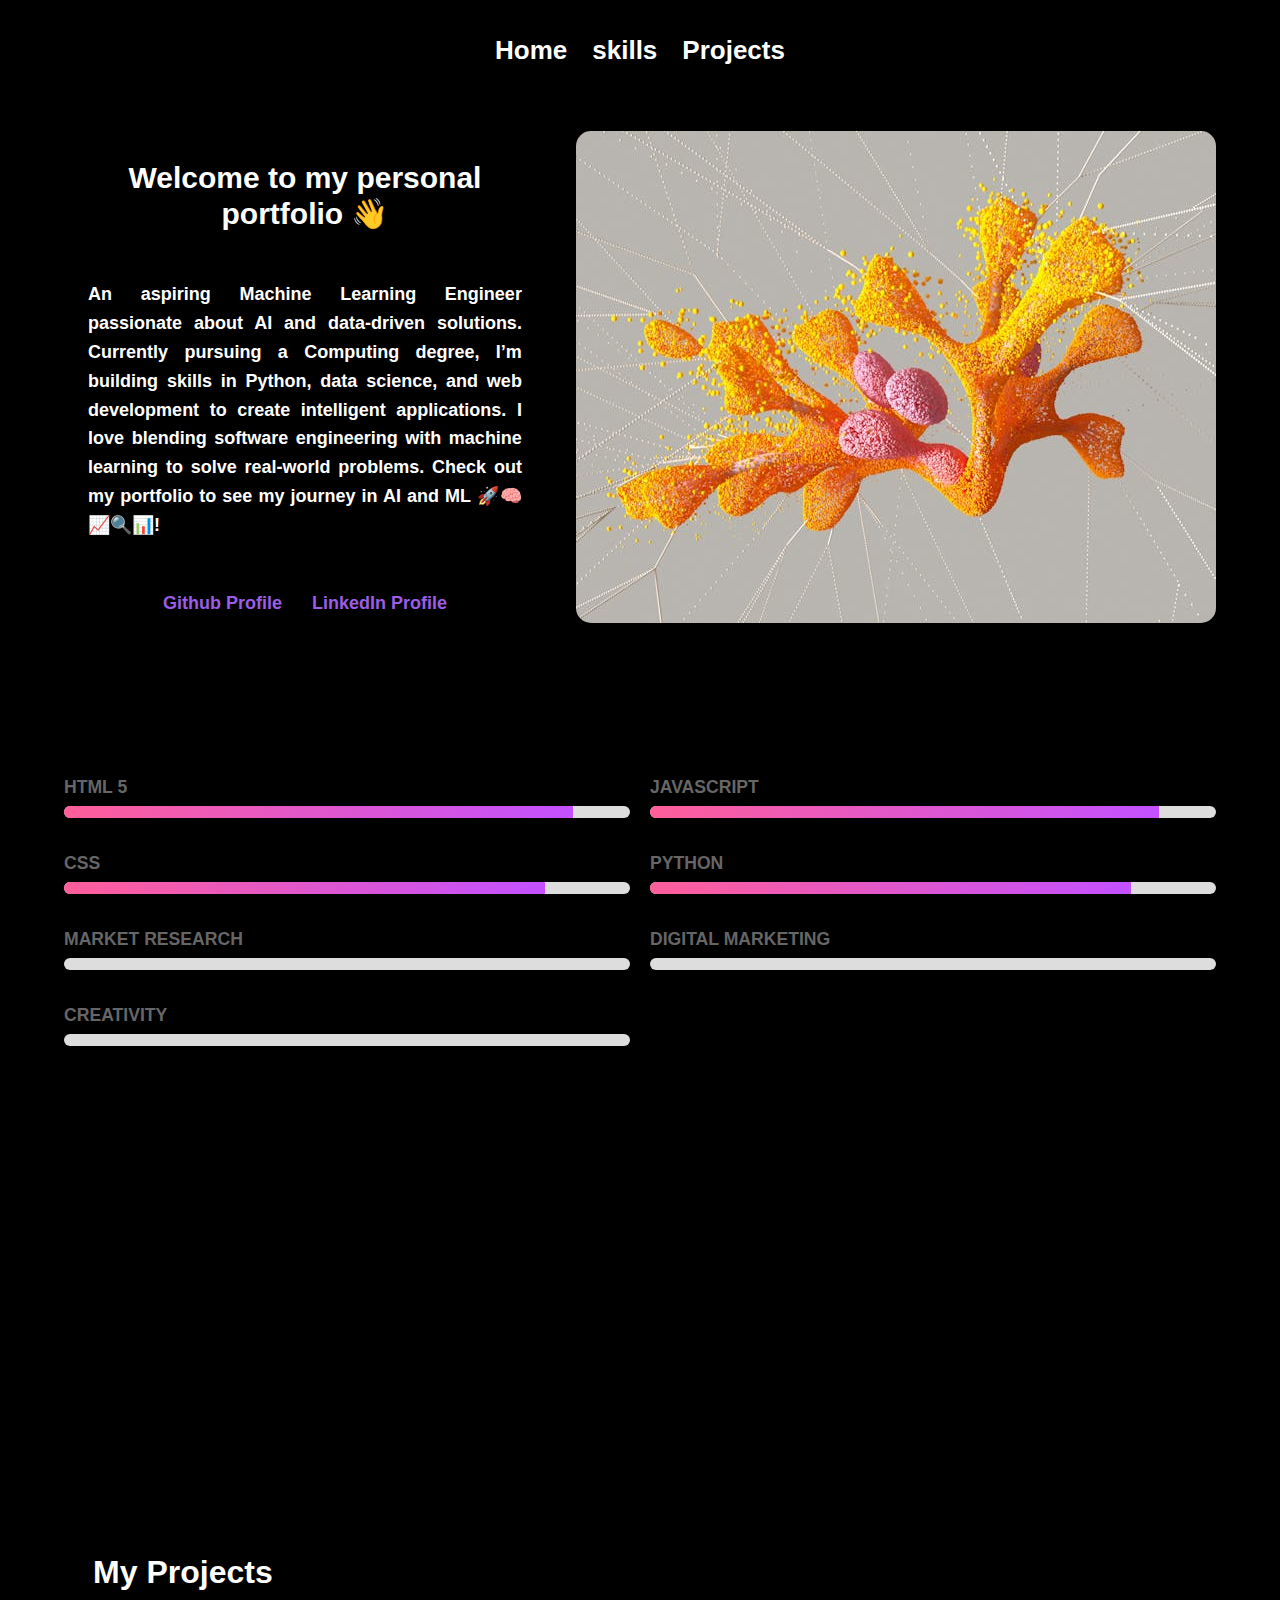
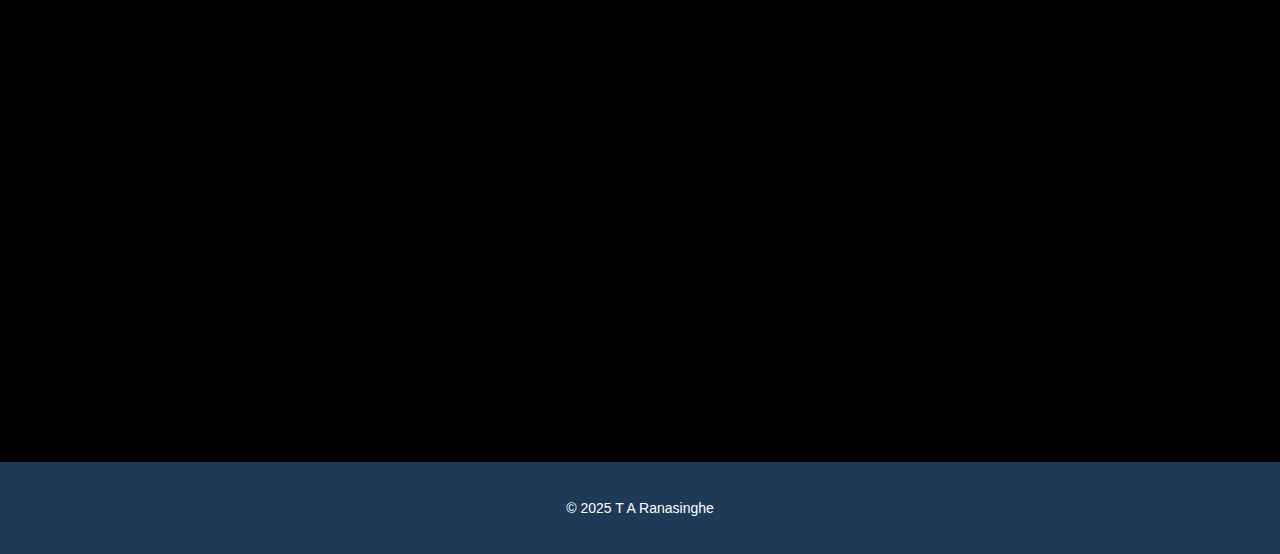
==== index.html @ 4b7a7e31 "added car rental web page" ====
<!DOCTYPE html>
<html lang="en">
  <head>
    <meta name="viewport" content="width=device-width, initial-scale=1.0" />
    <meta charset="UTF-8" />
    <meta name="viewport" content="width=device-width, initial-scale=1.0" />
    <link rel="stylesheet" href="index.css" />
    <link rel="preconnect" href="https://fonts.googleapis.com" />
    <link rel="preconnect" href="https://fonts.gstatic.com" crossorigin />
    <link
      href="https://fonts.googleapis.com/css2?family=Roboto:ital,wght@0,100;0,300;0,400;0,500;0,700;0,900;1,100;1,300;1,400;1,500;1,700;1,900&display=swap"
      rel="stylesheet"
    />
    <title>Home</title>
  </head>
  <body>
    <nav>
      <div class="header">
        <ul class="ul">
          <li><a href="index.html">Home</a></li>
          <li><a href="#skills">skills</a></li>
          <li><a href="#about">Projects</a></li>
        </ul>
      </div>
    </nav>

    <section id="welcome">
      <div class="container">
        <div class="welcome-text">
          <h1 id="bigText">Welcome to my personal portfolio 👋</h1>
          <h3 id="smallText1"></h3>
          <br />
          <h3 id="smallText">
            An aspiring Machine Learning Engineer passionate about AI and
            data-driven solutions. Currently pursuing a Computing degree, I’m
            building skills in Python, data science, and web development to
            create intelligent applications. I love blending software
            engineering with machine learning to solve real-world problems.
            Check out my portfolio to see my journey in AI and ML 🚀🧠 📈🔍📊!
          </h3>
          <br />
          <div id="social-links">
            <a href="">Github Profile</a>
            <a href="">LinkedIn Profile</a>
          </div>
        </div>

        <div id="home-pic">
          <img src="assets/home2.jpg" alt="" />
        </div>
      </div>
    </section>

    <section id="skills">
      <script src="percen.js"></script>
      <br />
      <br />
      <h1 id="sk">Skills</h1>
      <div class="skills-container">
        <div class="skills-grid">
          <div class="skill">
            <div class="skill-name">HTML 5</div>
            <div class="progress-bar">
              <div class="progress" style="width: 90%"></div>
              <span class="percentage">90%</span>
            </div>
          </div>

          <div class="skill">
            <div class="skill-name">JAVASCRIPT</div>
            <div class="progress-bar">
              <div class="progress" style="width: 90%"></div>
              <span class="percentage">90%</span>
            </div>
          </div>

          <div class="skill">
            <div class="skill-name">CSS</div>
            <div class="progress-bar">
              <div class="progress" style="width: 85%"></div>
              <span class="percentage">85%</span>
            </div>
          </div>

          <div class="skill">
            <div class="skill-name">PYTHON</div>
            <div class="progress-bar">
              <div class="progress" style="width: 85%"></div>
              <span class="percentage">85%</span>
            </div>
          </div>

          <div class="skill">
            <div class="skill-name">MARKET RESEARCH</div>
            <div class="progress-bar">
              <div class="progress" style="width: 97%"></div>
              <span class="percentage">97%</span>
            </div>
          </div>

          <div class="skill">
            <div class="skill-name">DIGITAL MARKETING</div>
            <div class="progress-bar">
              <div class="progress" style="width: 97%"></div>
              <span class="percentage">97%</span>
            </div>
          </div>

          <div class="skill">
            <div class="skill-name">CREATIVITY</div>
            <div class="progress-bar">
              <div class="progress" style="width: 90%"></div>
              <span class="percentage">90%</span>
            </div>
          </div>
        </div>
      </div>
    </section>

    <section id="about">
      <div class="container">
        <div id="experience1">
          <h1 id="experience" style="color: white;">My Projects</h1>
        </div>
        <div class="experience-section animate">
          <div class="experience-card">
            <h3>Market Research</h3>
            <h4>Jan 2024 - May 2024</h4>
            <p style="text-align: justify;">
              Conducted in-depth market analysis to identify trends, customer
              preferences, and competitive insights. Designed surveys and
              collected data from over 100 respondents, leading to actionable
              recommendations.
            </p>
            <a href="marketing-Research.html" class="view-btn">View</a>
          </div> 
          
          <div class="experience-card">
            <h3>Car Rental Website</h3>
            <h4>November 2024 - December 2024</h4>
            <p style="text-align: justify;">
              Designed and developed the frontend for a car rental system, focusing on a clean,
              intuitive user interface that enhances the customer experience. Conducted research
              on user preferences to create an easy-to-navigate layout, ensuring smooth interactions
              for booking and browsing available cars. Implemented responsive design techniques to ensure
              optimal performance across various devices.
            </p>
            <a href="car-rental.html" class="view-btn">View</a>
          </div>  

          
        </div>
      </div>

      <script src="script.js"></script>
    </section>
    <footer>
      <p>&copy; 2025 T A Ranasinghe</p>
    </footer>
  </body>
</html>
---- index.css ----
/* General Reset */
body,
html {
  margin: 0;
  padding: 0;
  box-sizing: border-box;
  font-family: "Poppins", sans-serif;
  scroll-behavior: smooth;
}

body {
  background-color: #000000;
}

/* Navigation Styles */
nav .header {
  display: flex;
  justify-content: center;
  align-items: center;
  padding: 15px 10px;
}

ul {
  list-style: none;
  display: flex;
  gap: 25px;
  padding: 20px;
  margin: 0;
  font-size: 20px;
}

ul a {
  text-decoration: none;
  color: white;
  font-weight: bold;
  font-size: 26px;
  
}

li {
  margin: 0;
  
}

/* Welcome Section */
.container {
  display: flex;
  justify-content: center;
  align-items: center;
  flex-wrap: wrap;
  gap: 30px;
  padding: 30px 5%;
  text-align: center;
}

.welcome-text {
  flex: 1;
  min-width: 280px;
  max-width: 600px;
}

#bigText {
  font-size: 30px;
  margin-bottom: 10px;
  line-height: 1.2;
  color: white;
}

#smallText,
#smallText1 {
  font-size: 18px;
  margin: 15px auto;
  max-width: 90%;
  text-align: justify;
  line-height: 1.6;
  color: white;
}

/* Social Links */
#social-links {
  margin-top: 20px;
  display: flex;
  justify-content: center;
  flex-wrap: wrap;
  gap: 30px;
  
}

#social-links a {
  text-decoration: none;
  color: #9B5DE5;
  font-size: 18px;
  font-weight: bold;
}

/* Image Styles */
#home-pic img {
  width: 100%;
  max-width: 700px;
  display: block;
  margin: 0 auto;
  border-radius: 15px;
  box-shadow: 3px 3px 12px rgba(0, 0, 0, 0.15);
}

/* Experience Section */
#experience {
  font-size: 32px;
  text-align: center;
  margin: 50px 0 30px;
  animation-name: slide;
  columns: white;
}

#experience1{
  font-size: 32px;
  text-align: center;
  margin: 50px 0 30px;
  animation-name: slide;
  
}


@keyframes slide{
  from{
    translate: 150vw 0;

  }
  to{
    translate: 0 0;
  }
}


.experience-section {
  display: flex;
  flex-direction: column;
  align-items: center;
  padding: 30px 5%;
  opacity: 0;  /* Initially hidden */
  transform: translateY(150px);  /* or translateX(150vw) if you want horizontal */
  transition: opacity 2s ease, transform 2s ease;  /* Smooth transitions */
}

.experience-card {
  width: 100%;
  max-width: 700px;
  margin: 20px 0;
  padding: 25px;
  background-color: #f4f4f4;
  border-left: 5px solid purple;
  border-radius: 10px;
  box-shadow: 2px 2px 8px rgba(0, 0, 0, 0.1);
  
  
}

@keyframes slide-in{
  from{
    translate: 150vw 0;

  }
  to{
    translate: 0 0;
  }
}

.experience-section.in-view{
  opacity: 1;  /* Fade in when in view */
  transform: translateX(0);  /* Move to original position */

}

.experience-card h3 {
  font-size: 24px;
  margin-bottom: 5px;
}

.experience-card h4 {
  font-size: 18px;
  margin-bottom: 10px;
  color: #555;
}

.experience-card p {
  font-size: 16px;
  line-height: 1.6;
  color: #666;
}

/* Footer */
footer {
  text-align: center;
  padding: 15px;
  font-size: 14px;
  color: #888;
}

/* Responsive Adjustments */
@media screen and (max-width: 768px) {
  nav .header {
    flex-direction: column;
    padding: 10px 0;
  }

  ul {
    flex-direction: row;
    justify-content: center;
    gap: 15px;
  }

  #bigText {
    font-size: 28px;
  }

  #smallText,
  #smallText1 {
    font-size: 16px;
    max-width: 95%;
  }

  #home-pic img {
    width: 100%;
    max-width: 350px;
  }

  .experience-card {
    max-width: 95%;
    padding: 20px;
  }

  #social-links {
    flex-direction: row;
    gap: 20px;
  }
}

@media screen and (max-width: 480px) {
  nav .header {
    padding: 10px 0;
  }

  ul {
    flex-direction: column;
    align-items: center;
    gap: 10px;
  }

  #bigText {
    font-size: 24px;
  }

  #smallText,
  #smallText1 {
    font-size: 14px;
    line-height: 1.5;
    max-width: 95%;
  }

  #social-links {
    flex-direction: column;
    gap: 15px;
  }

  #home-pic img {
    max-width: 300px;
  }

  .experience-card {
    padding: 15px;
  }

  .experience-card h3 {
    font-size: 20px;
  }

  .experience-card h4 {
    font-size: 16px;
  }

  .experience-card p {
    font-size: 14px;
  }
}


.experience-card {
  background-color: white;
  padding: 2rem;
  border-radius: 12px;
  box-shadow: 0 4px 10px rgba(0, 0, 0, 0.1);
  text-align: center;
  width: 70%;
  margin: 20px auto;
  transition: transform 0.3s ease;
}

.experience-card:hover {
  transform: translateY(-5px);
}

.view-btn {
  display: inline-block;
  margin-top: 15px;
  padding: 10px 25px;
  font-size: 1rem;
  color: white;
  background-color: #6a0dad;
  text-decoration: none;
  border-radius: 8px;
  transition: background-color 0.3s ease;
}

.view-btn:hover {
  background-color: #500b78;
}


#sk{
  text-align: center;
  font-family: "Poppins", sans-serif;
  font-size: 32px;
}

.skills-container {
  width: 90%;  /* Adjust width for smaller screens */
  margin: 30px auto;
  text-align: center;
}

.skills-container h1 {
  color: #a100ff;
  font-size: 2rem;  /* Adjust font size */
}

.skills-grid {
  display: grid;
  grid-template-columns: repeat(2, 1fr);
  gap: 20px;
  margin-top: 30px;
}

/* Mobile responsiveness */
@media (max-width: 768px) {
  .skills-grid {
      grid-template-columns: 1fr;  /* Stack items on mobile */
  }
  .skill-name {
      font-size: 1rem;
  }
  .progress-bar {
      height: 8px;
  }
  .percentage {
      top: -25px;
      font-size: 0.9rem;
  }
}

.skill {
  text-align: left;
  margin-bottom: 15px;
}

.skill-name {
  margin-bottom: 8px;
  font-weight: 600;
  color: #666;
  font-size: 1.1rem;
}

.progress-bar {
  position: relative;
  height: 12px;
  background-color: #ddd;
  border-radius: 10px;
  overflow: hidden;
}

.progress {
  height: 100%;
  background: linear-gradient(90deg, #FF5E99, #c351ff);
  width: 0%; /* Start at 0% for animation */
  transition: width 1s ease;
}

.percentage {
  position: absolute;
  top: -28px;
  right: 0;
  font-weight: 600;
  color: #a100ff;
}

footer {
  background-color: #1e3a56;
  color: white;
  text-align: center;
  padding: 1.5rem 0;
  margin-top: 3rem;
}
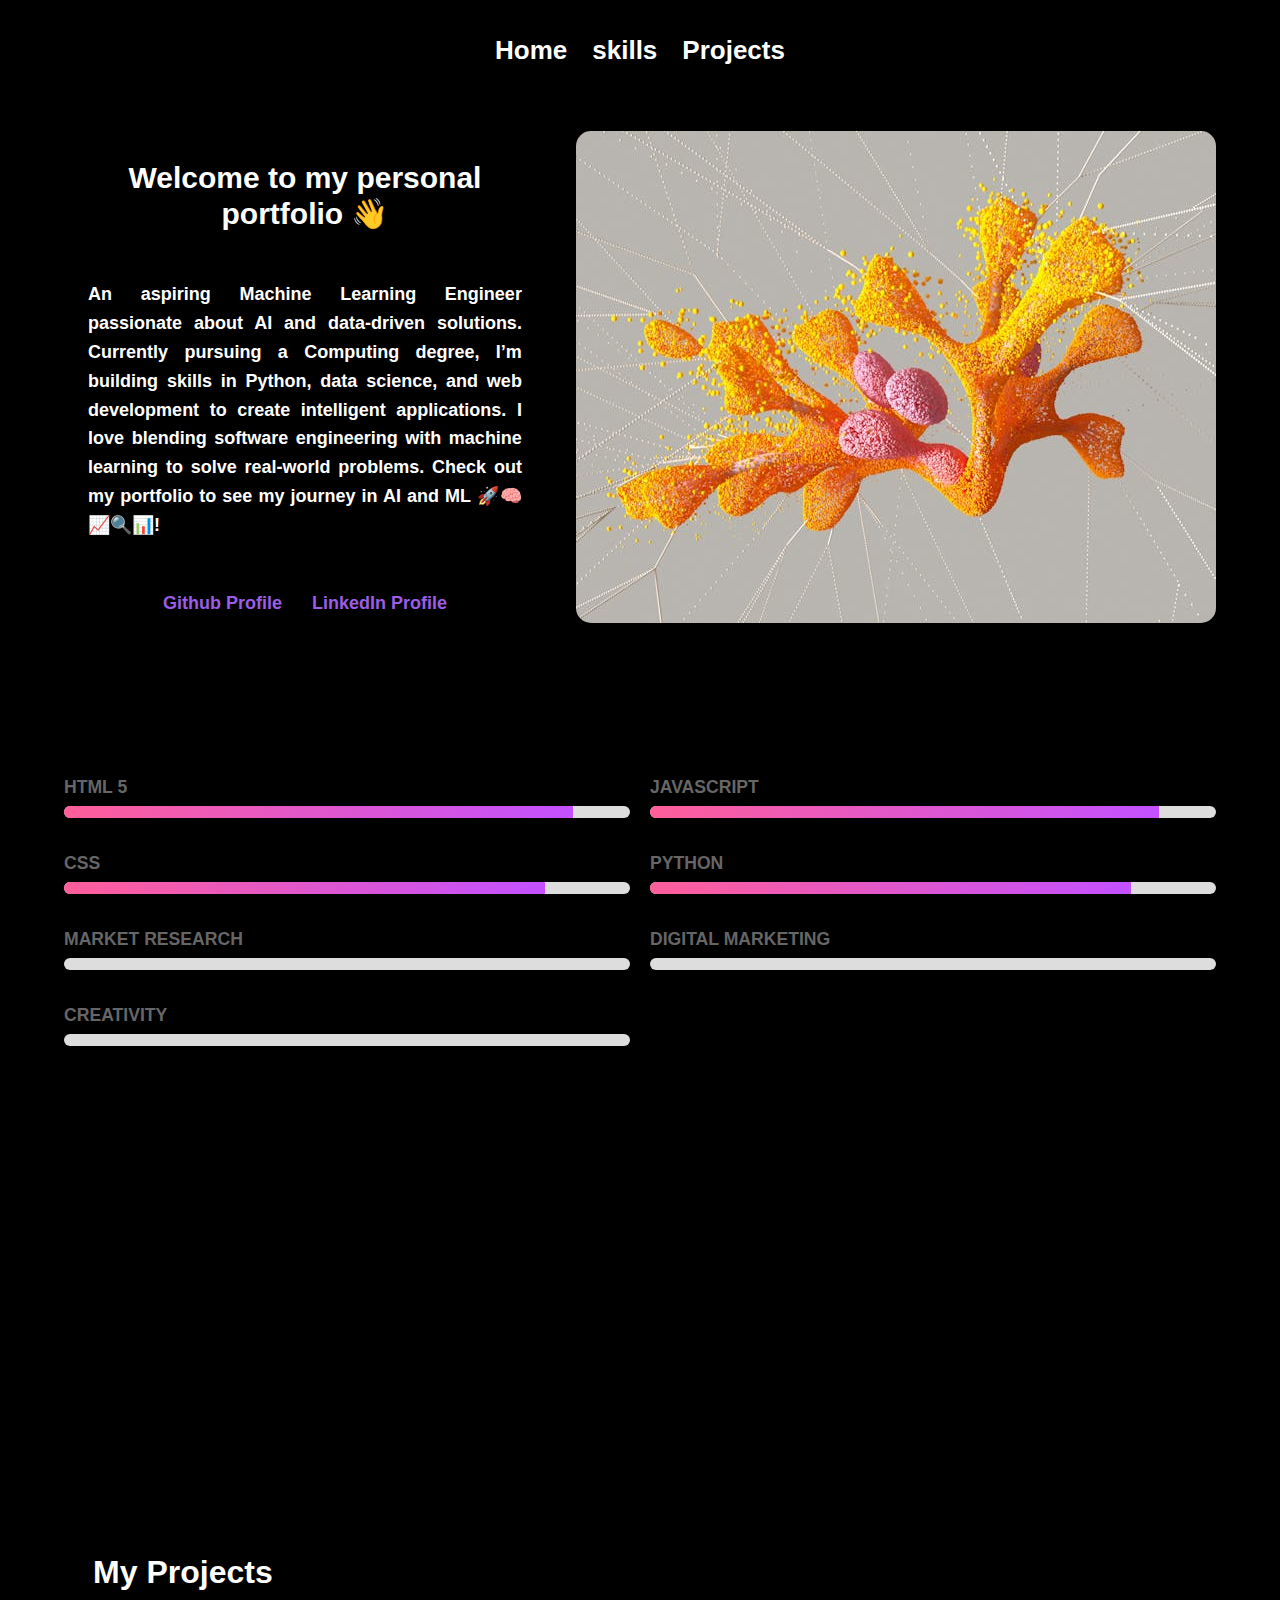
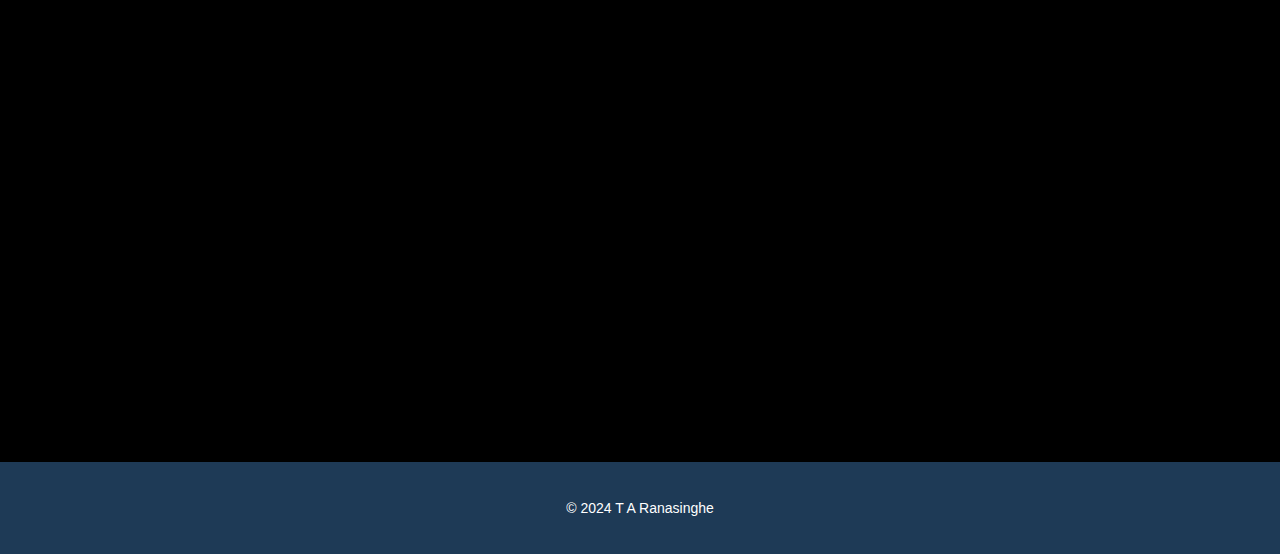
==== commit 4a323941: "added furnitire shop" ====
--- a/index.html
+++ b/index.html
@@ -155,7 +155,7 @@
       <script src="script.js"></script>
     </section>
     <footer>
-      <p>&copy; 2025 T A Ranasinghe</p>
+      <p>&copy; 2024 T A Ranasinghe</p>
     </footer>
   </body>
 </html>
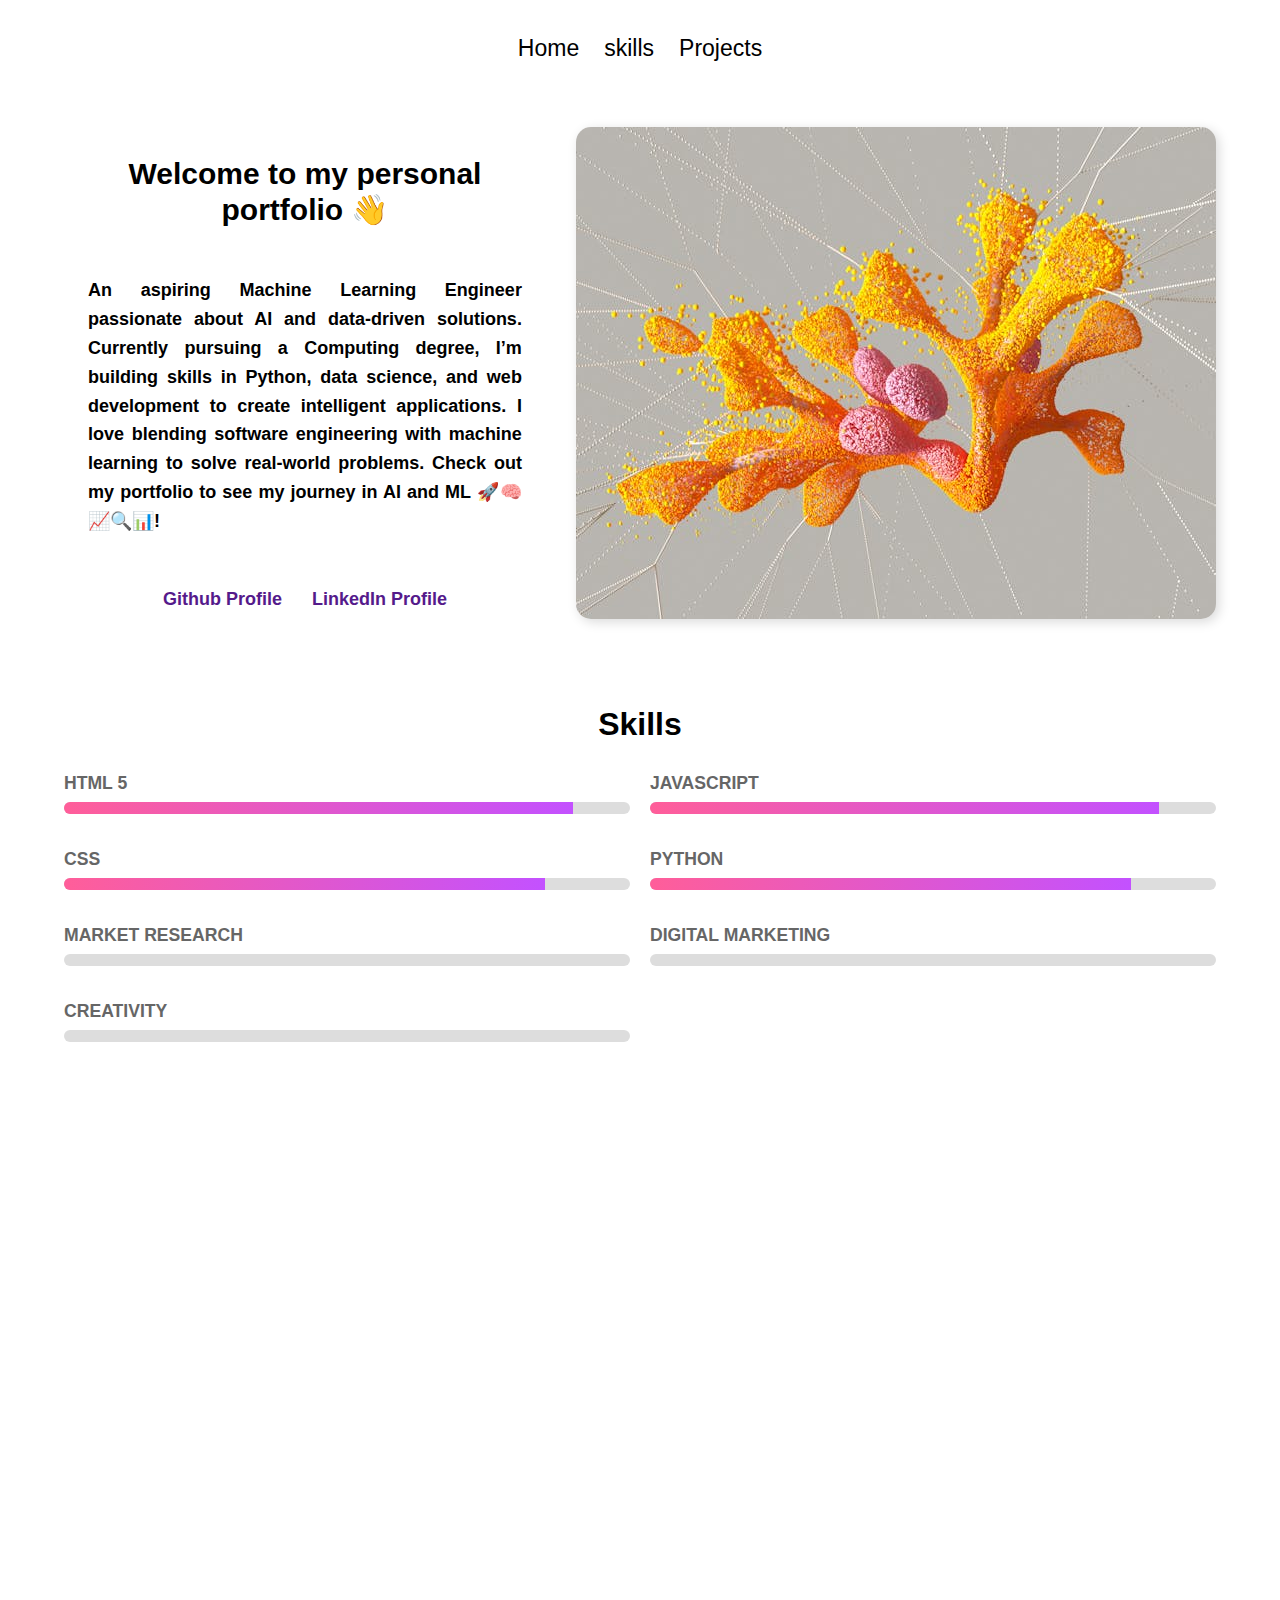
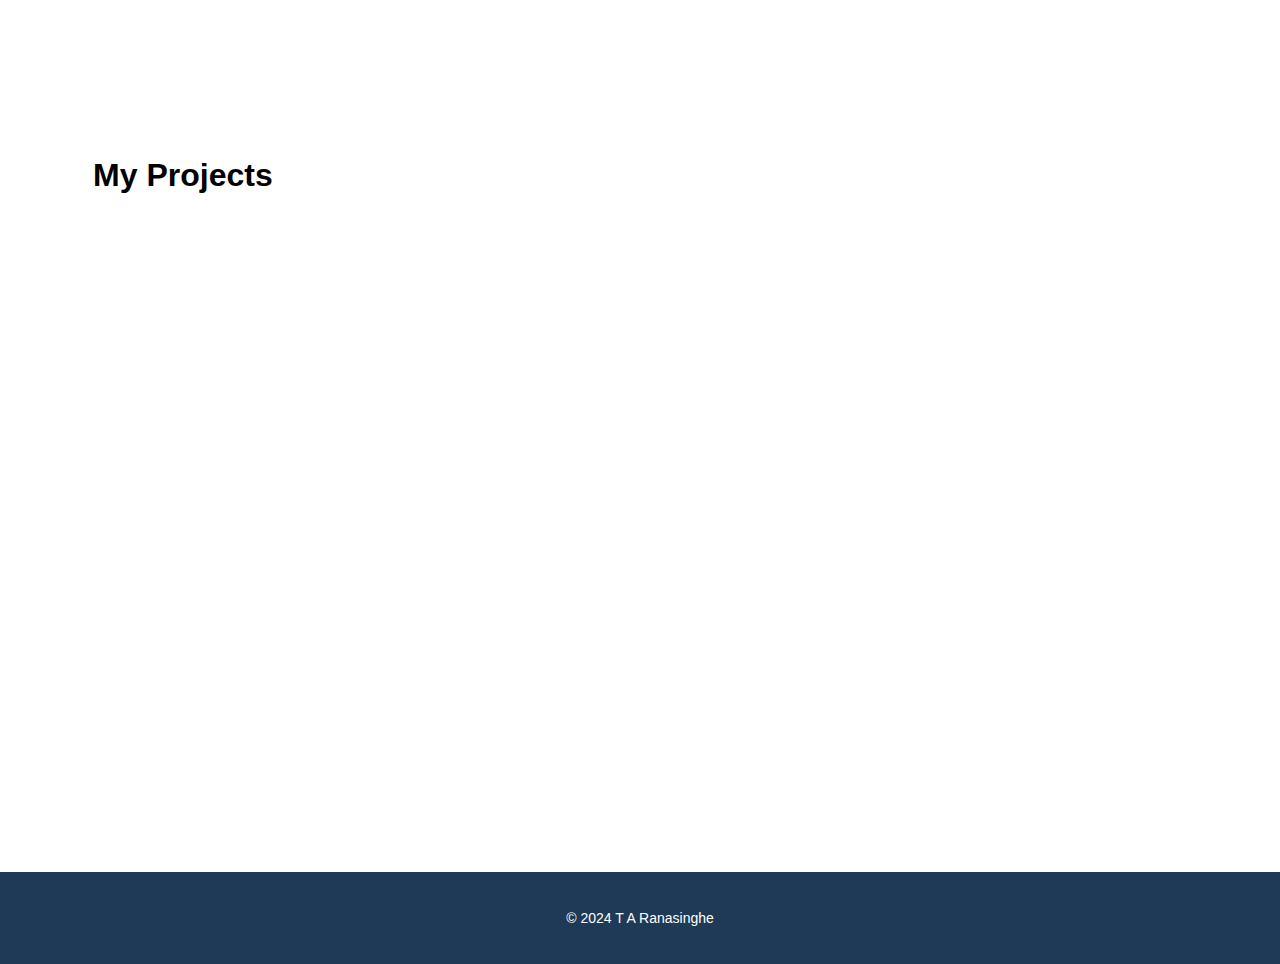
==== commit 491ba3eb: "adjustments" ====
--- a/index.html
+++ b/index.html
@@ -120,7 +120,7 @@
     <section id="about">
       <div class="container">
         <div id="experience1">
-          <h1 id="experience" style="color: white;">My Projects</h1>
+          <h1 id="experience" >My Projects</h1>
         </div>
         <div class="experience-section animate">
           <div class="experience-card">
@@ -146,7 +146,17 @@
               optimal performance across various devices.
             </p>
             <a href="car-rental.html" class="view-btn">View</a>
-          </div>  
+          </div>
+
+          <div class="experience-card">
+            <h3>Online Furniture Store</h3>
+            <h4>December 2024 - January 2025</h4>
+            <p style="text-align: justify;">
+              Designed and developed the frontend of an online furniture shop, creating an intuitive and visually appealing user interface. Ensured responsiveness and seamless user experience across devices using HTML, CSS, and JavaScript. Implemented interactive product displays, navigation, and a user-friendly shopping interface to enhance customer engagement.
+            </p>
+            <a href="furniture.html" class="view-btn">View</a>
+          </div>
+            
 
           
         </div>
--- a/index.css
+++ b/index.css
@@ -8,9 +8,6 @@
   scroll-behavior: smooth;
 }
 
-body {
-  background-color: #000000;
-}
 
 /* Navigation Styles */
 nav .header {
@@ -31,9 +28,9 @@
 
 ul a {
   text-decoration: none;
-  color: white;
-  font-weight: bold;
-  font-size: 26px;
+  color: black;
+  
+  font-size: 23px;
   
 }
 
@@ -63,7 +60,7 @@
   font-size: 30px;
   margin-bottom: 10px;
   line-height: 1.2;
-  color: white;
+  
 }
 
 #smallText,
@@ -73,7 +70,7 @@
   max-width: 90%;
   text-align: justify;
   line-height: 1.6;
-  color: white;
+  
 }
 
 /* Social Links */
@@ -83,12 +80,13 @@
   justify-content: center;
   flex-wrap: wrap;
   gap: 30px;
+  color: linear-gradient(90deg, #FF5E99, #c351ff);
   
 }
 
 #social-links a {
   text-decoration: none;
-  color: #9B5DE5;
+  color: linear-gradient(90deg, #FF5E99, #c351ff);
   font-size: 18px;
   font-weight: bold;
 }
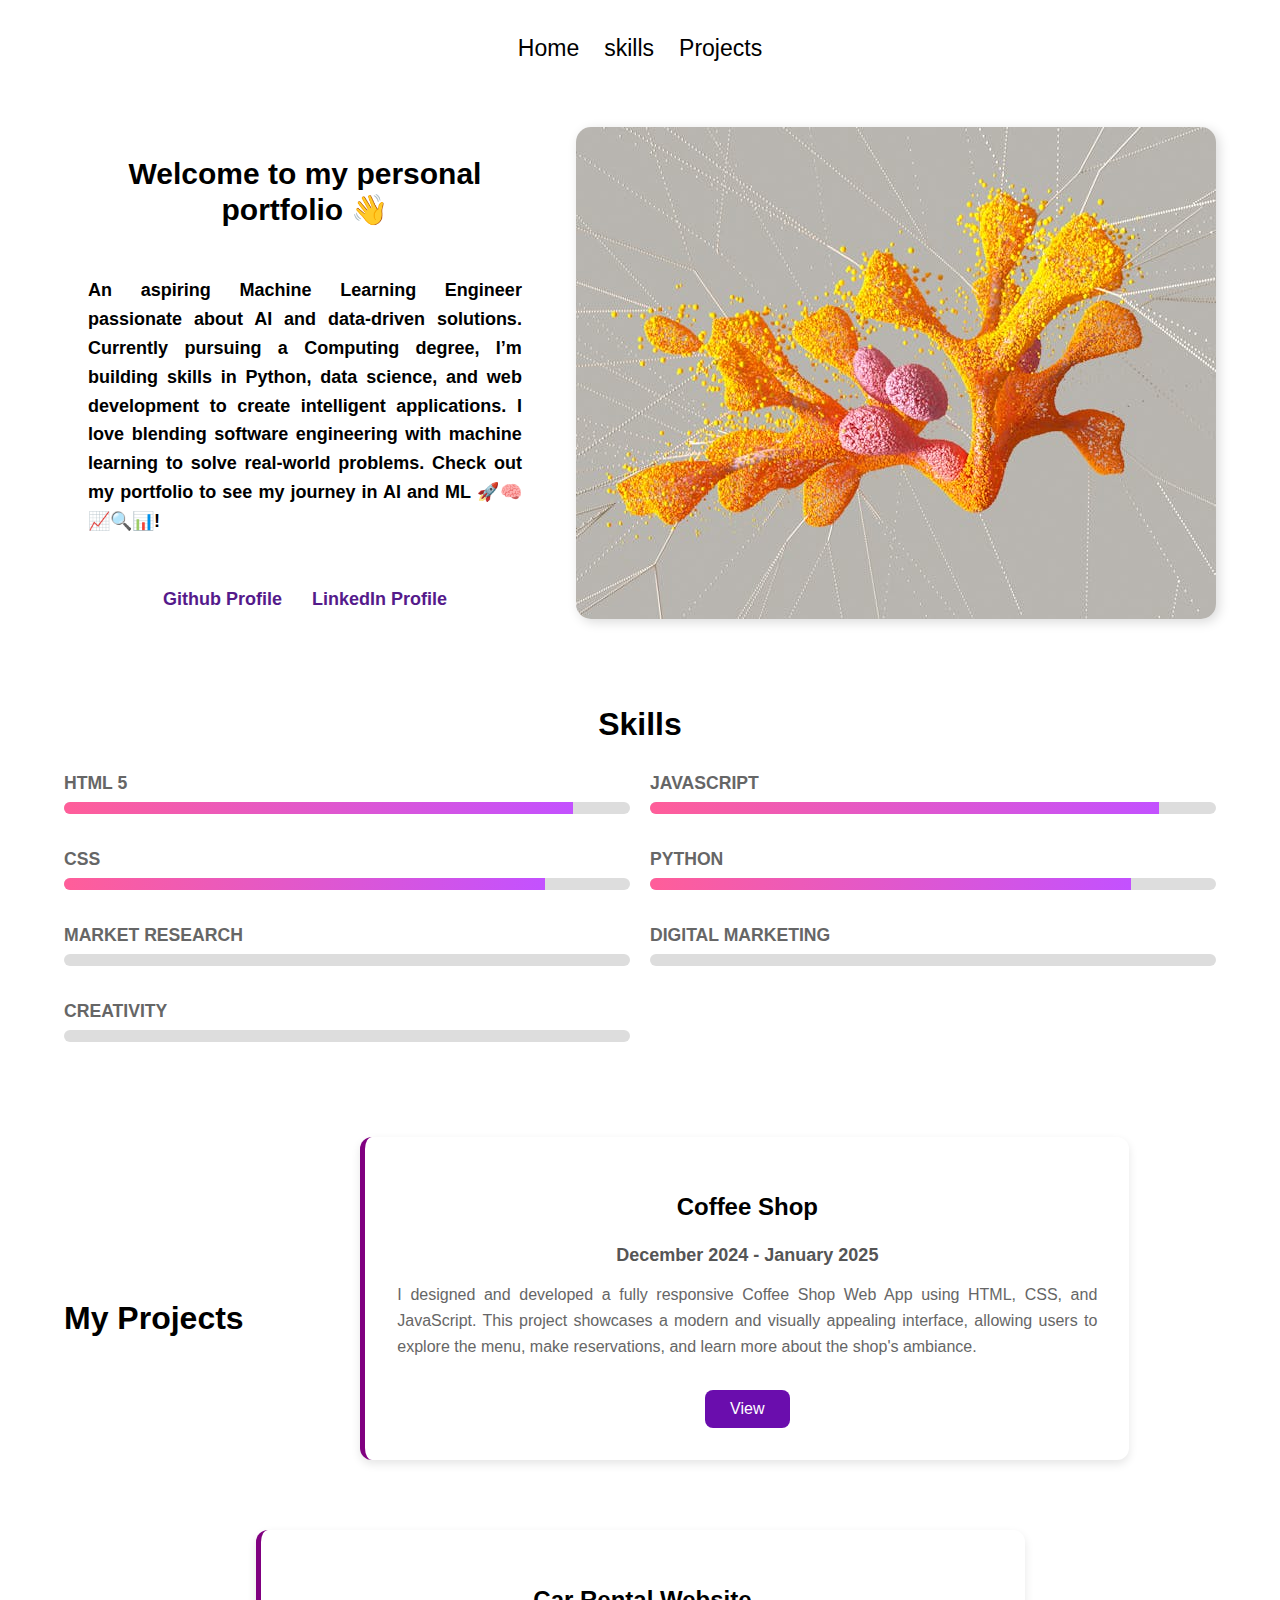
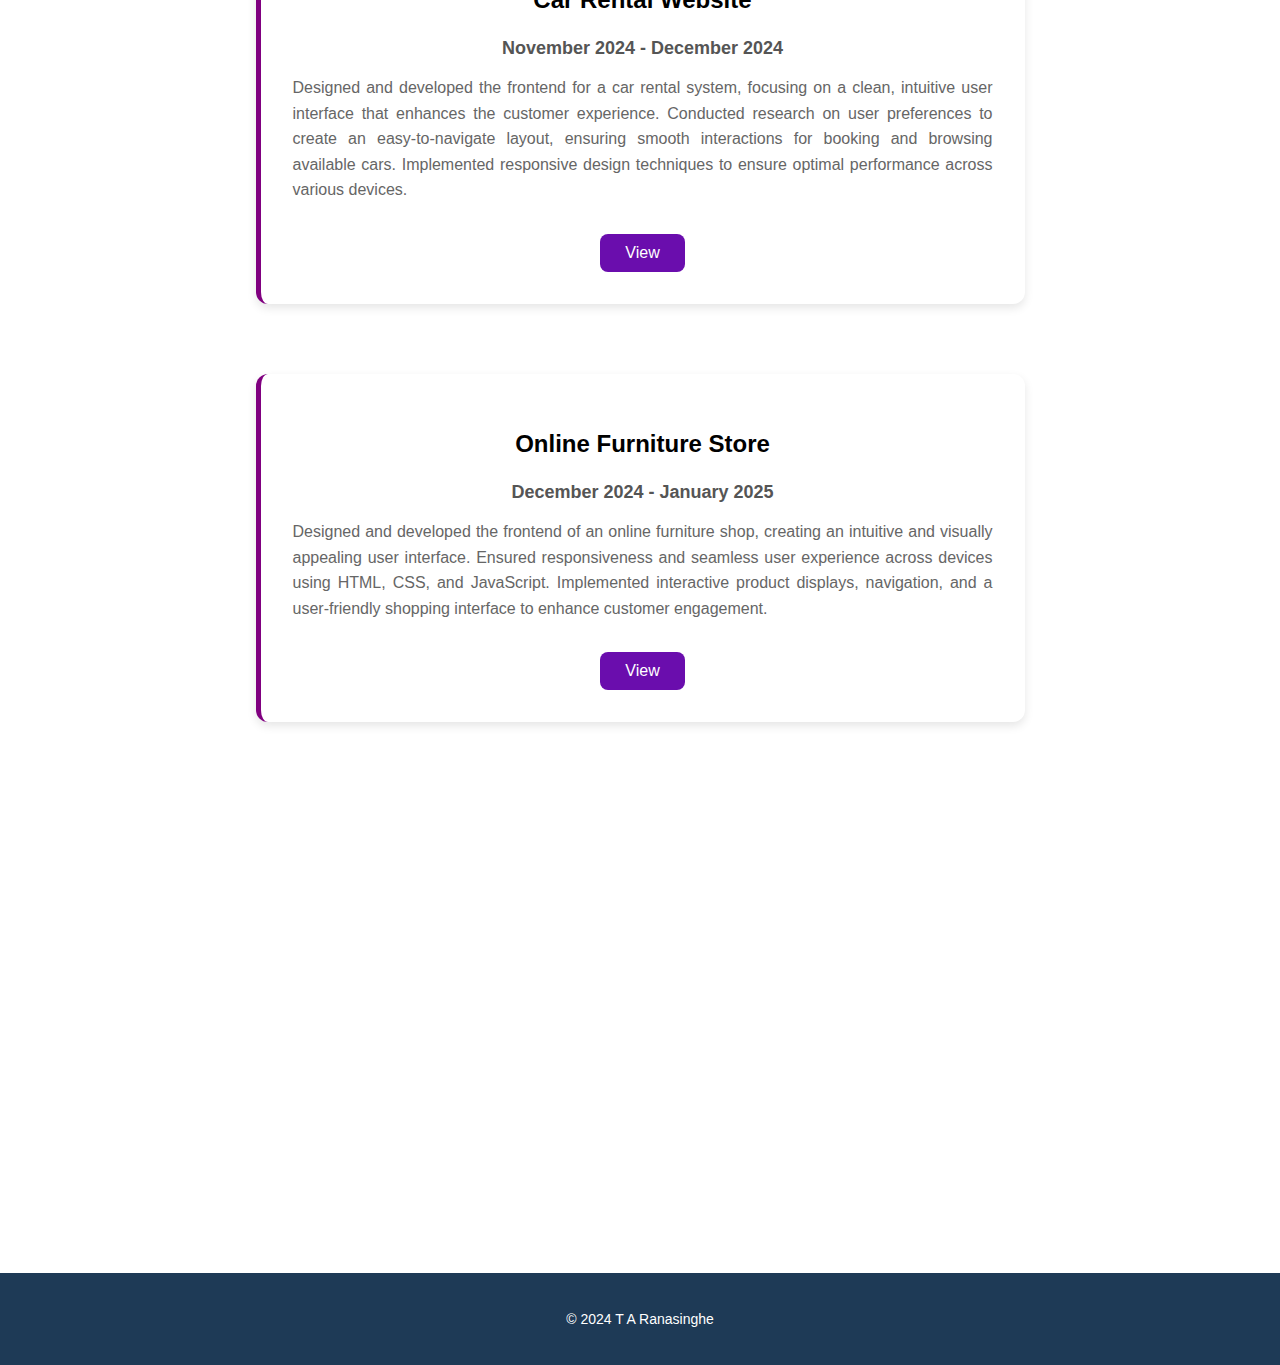
==== commit 26170811: "added coffee shop" ====
--- a/index.html
+++ b/index.html
@@ -122,18 +122,17 @@
         <div id="experience1">
           <h1 id="experience" >My Projects</h1>
         </div>
-        <div class="experience-section animate">
+        
           <div class="experience-card">
-            <h3>Market Research</h3>
-            <h4>Jan 2024 - May 2024</h4>
+            <h3>Coffee Shop</h3>
+            <h4>December 2024 - January 2025</h4>
             <p style="text-align: justify;">
-              Conducted in-depth market analysis to identify trends, customer
-              preferences, and competitive insights. Designed surveys and
-              collected data from over 100 respondents, leading to actionable
-              recommendations.
+              I designed and developed a fully responsive Coffee Shop Web App using HTML, CSS, and JavaScript.
+              This project showcases a modern and visually appealing interface, allowing users to explore the menu,
+              make reservations, and learn more about the shop's ambiance.
             </p>
-            <a href="marketing-Research.html" class="view-btn">View</a>
-          </div> 
+            <a href="coffee-shop.html" class="view-btn">View</a>
+          </div>
           
           <div class="experience-card">
             <h3>Car Rental Website</h3>
@@ -142,7 +141,7 @@
               Designed and developed the frontend for a car rental system, focusing on a clean,
               intuitive user interface that enhances the customer experience. Conducted research
               on user preferences to create an easy-to-navigate layout, ensuring smooth interactions
-              for booking and browsing available cars. Implemented responsive design techniques to ensure
+              for booking and browsing available cars. Implemented responsive design techniques to ensure 
               optimal performance across various devices.
             </p>
             <a href="car-rental.html" class="view-btn">View</a>
@@ -152,11 +151,27 @@
             <h3>Online Furniture Store</h3>
             <h4>December 2024 - January 2025</h4>
             <p style="text-align: justify;">
-              Designed and developed the frontend of an online furniture shop, creating an intuitive and visually appealing user interface. Ensured responsiveness and seamless user experience across devices using HTML, CSS, and JavaScript. Implemented interactive product displays, navigation, and a user-friendly shopping interface to enhance customer engagement.
+              Designed and developed the frontend of an online furniture shop,
+              creating an intuitive and visually appealing user interface.
+              Ensured responsiveness and seamless user experience across devices
+              using HTML, CSS, and JavaScript. Implemented interactive product displays,
+              navigation, and a user-friendly shopping interface to enhance customer engagement.
             </p>
             <a href="furniture.html" class="view-btn">View</a>
           </div>
-            
+
+          <div class="experience-section animate">
+            <div class="experience-card">
+              <h3>Market Research</h3>
+              <h4>Jan 2024 - May 2024</h4>
+              <p style="text-align: justify;">
+                Conducted in-depth market analysis to identify trends, customer
+                preferences, and competitive insights. Designed surveys and
+                collected data from over 100 respondents, leading to actionable
+                recommendations.
+              </p>
+              <a href="marketing-Research.html" class="view-btn">View</a>
+            </div>            
 
           
         </div>
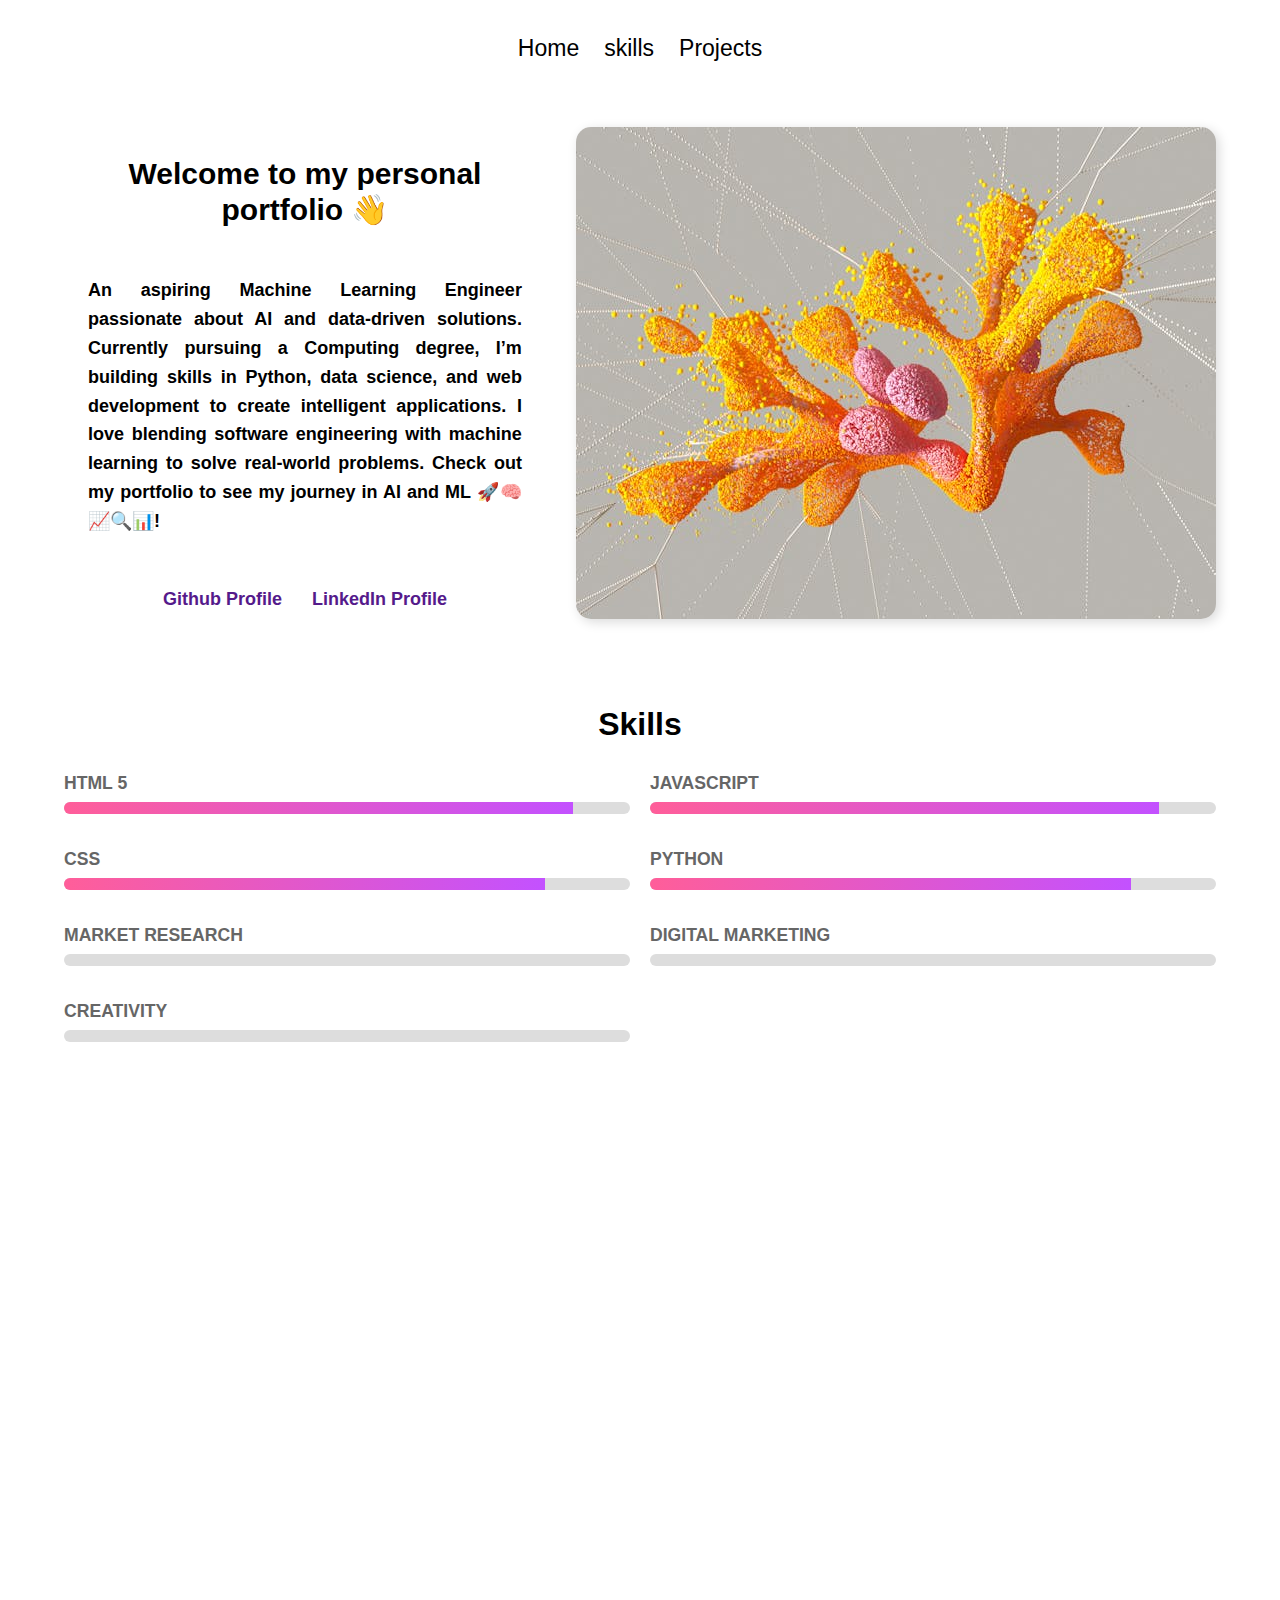
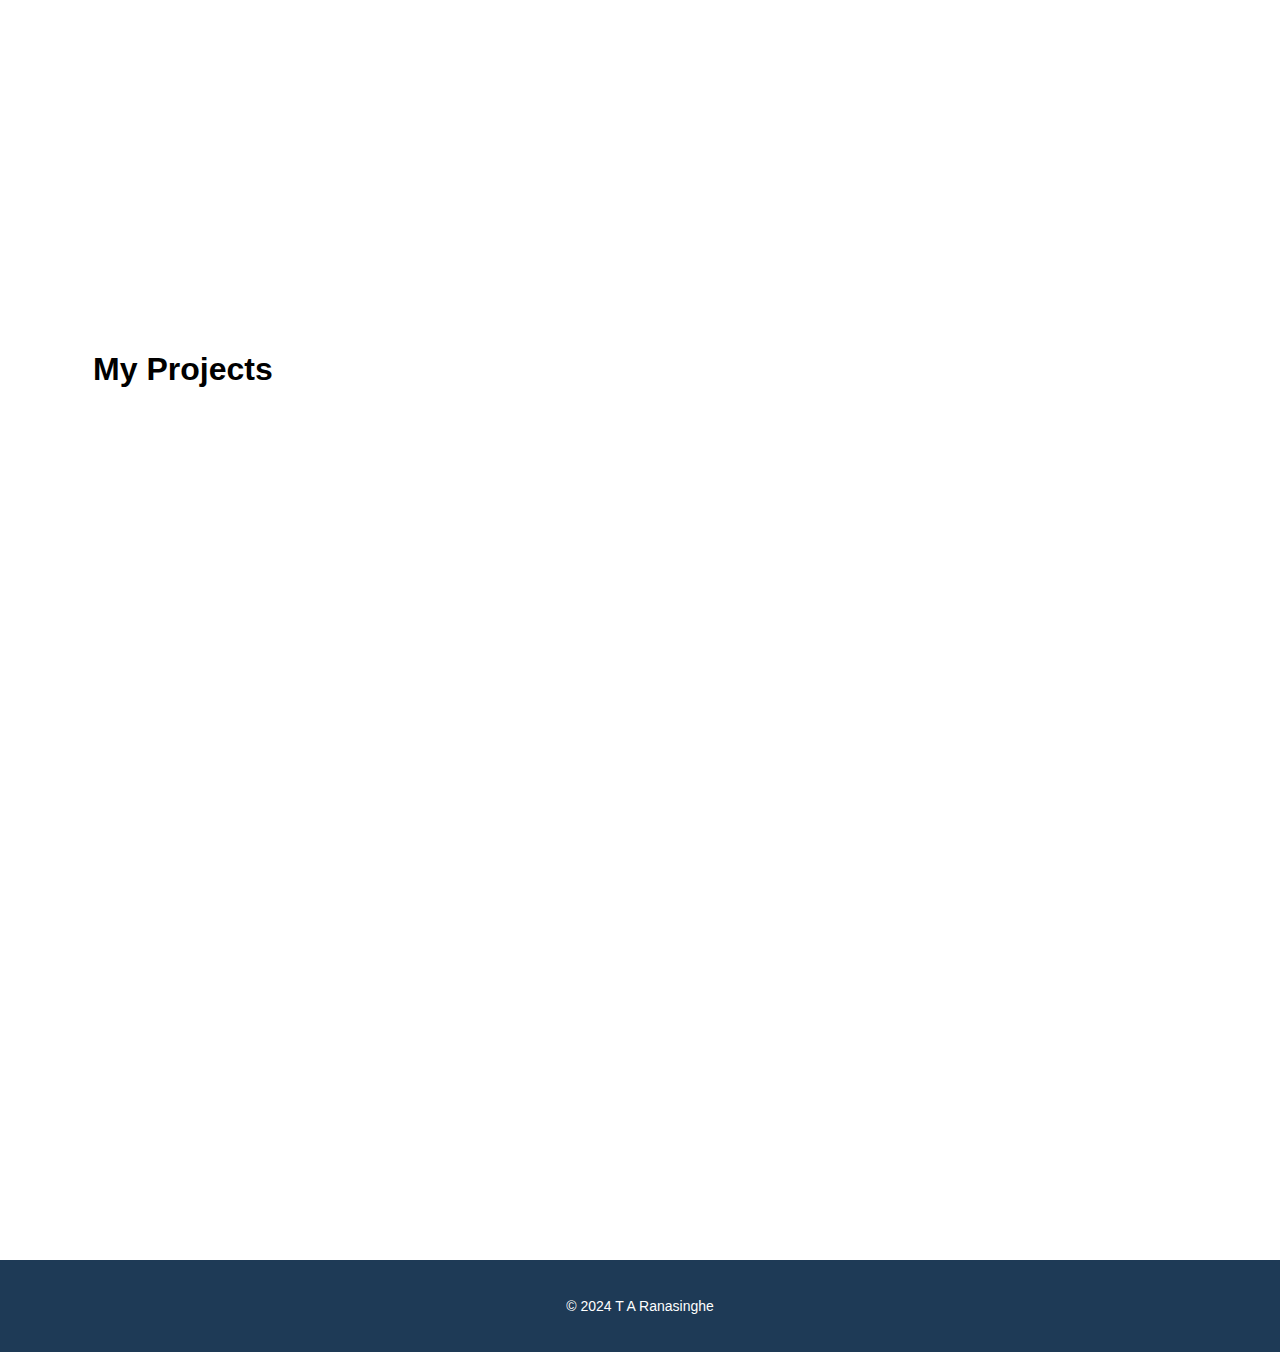
==== commit 03f9a99a: "made adjustments" ====
--- a/index.html
+++ b/index.html
@@ -122,7 +122,19 @@
         <div id="experience1">
           <h1 id="experience" >My Projects</h1>
         </div>
-        
+        <div class="experience-section animate">
+          <div class="experience-card">
+            <h3>Market Research</h3>
+            <h4>Jan 2024 - May 2024</h4>
+            <p style="text-align: justify;">
+              Conducted in-depth market analysis to identify trends, customer
+              preferences, and competitive insights. Designed surveys and
+              collected data from over 100 respondents, leading to actionable
+              recommendations.
+            </p>
+            <a href="marketing-Research.html" class="view-btn">View</a>
+          </div> 
+
           <div class="experience-card">
             <h3>Coffee Shop</h3>
             <h4>December 2024 - January 2025</h4>
@@ -160,18 +172,8 @@
             <a href="furniture.html" class="view-btn">View</a>
           </div>
 
-          <div class="experience-section animate">
-            <div class="experience-card">
-              <h3>Market Research</h3>
-              <h4>Jan 2024 - May 2024</h4>
-              <p style="text-align: justify;">
-                Conducted in-depth market analysis to identify trends, customer
-                preferences, and competitive insights. Designed surveys and
-                collected data from over 100 respondents, leading to actionable
-                recommendations.
-              </p>
-              <a href="marketing-Research.html" class="view-btn">View</a>
-            </div>            
+          
+            
 
           
         </div>
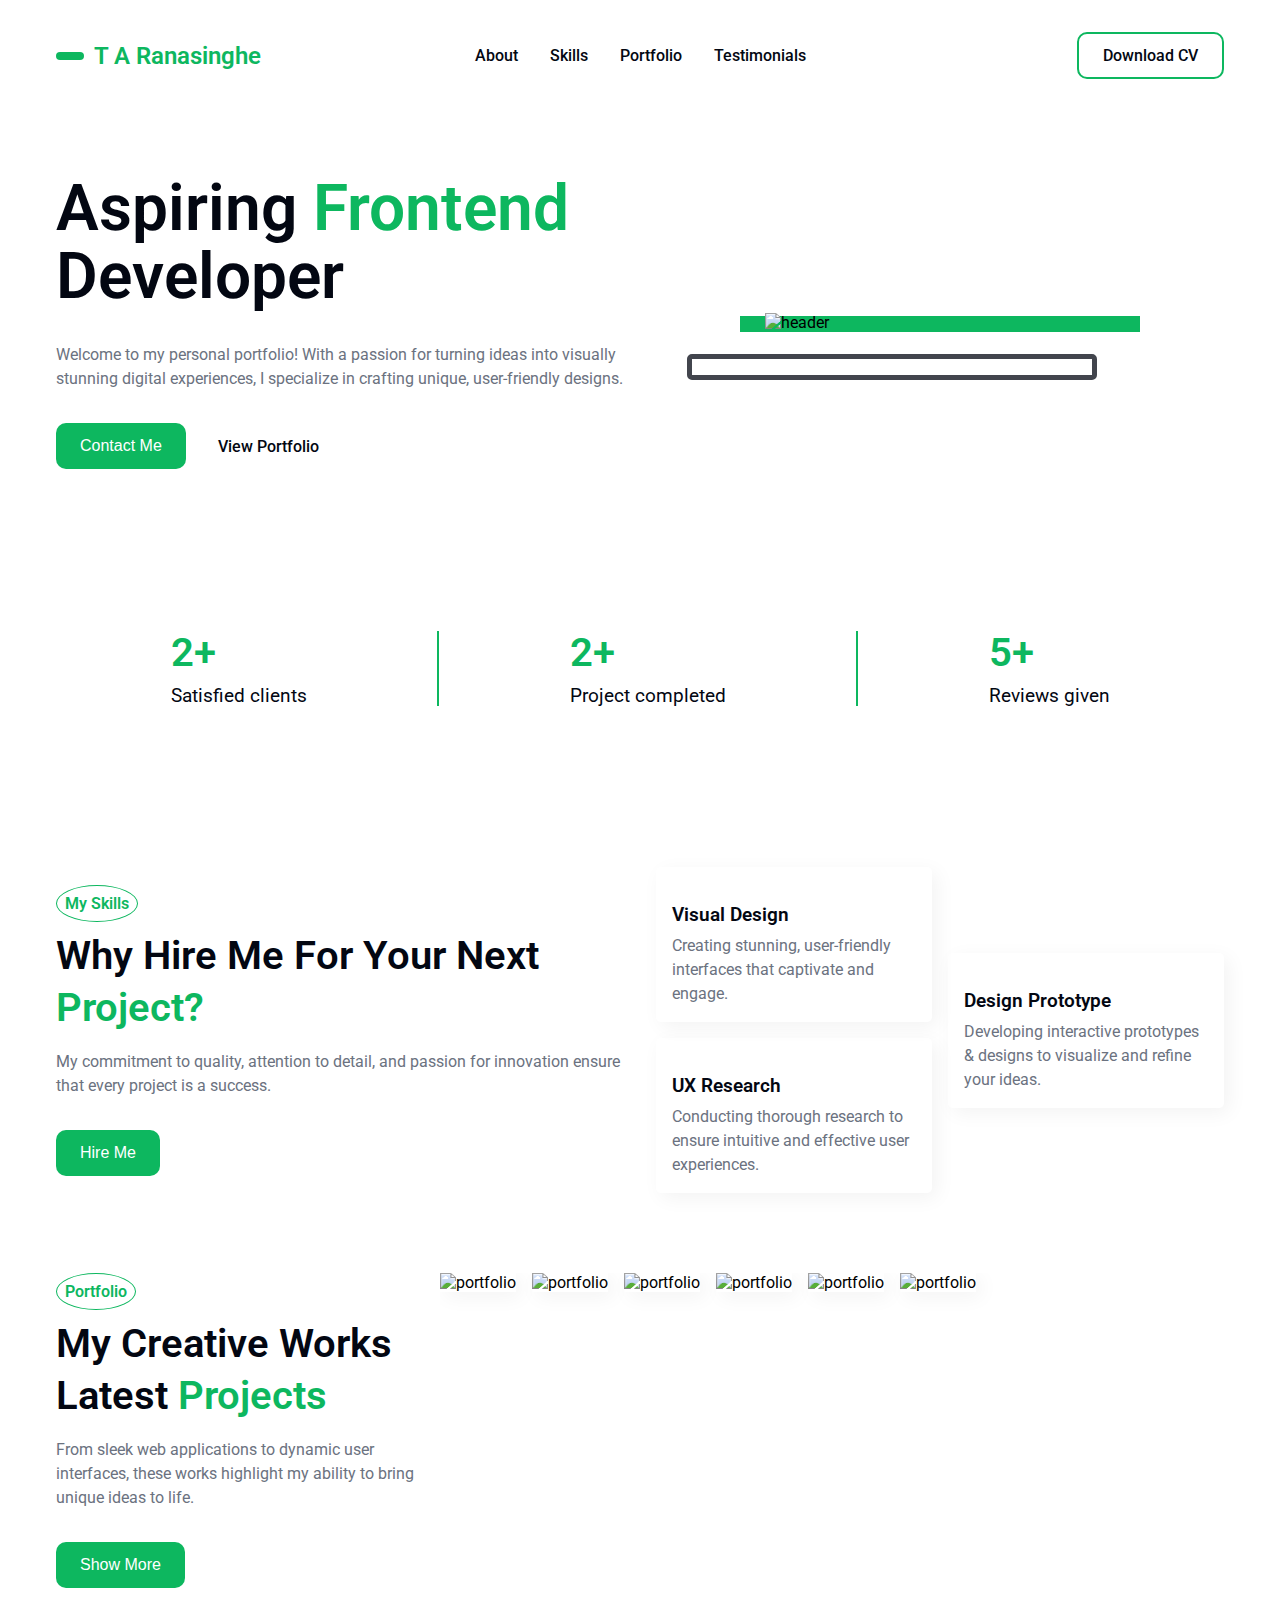
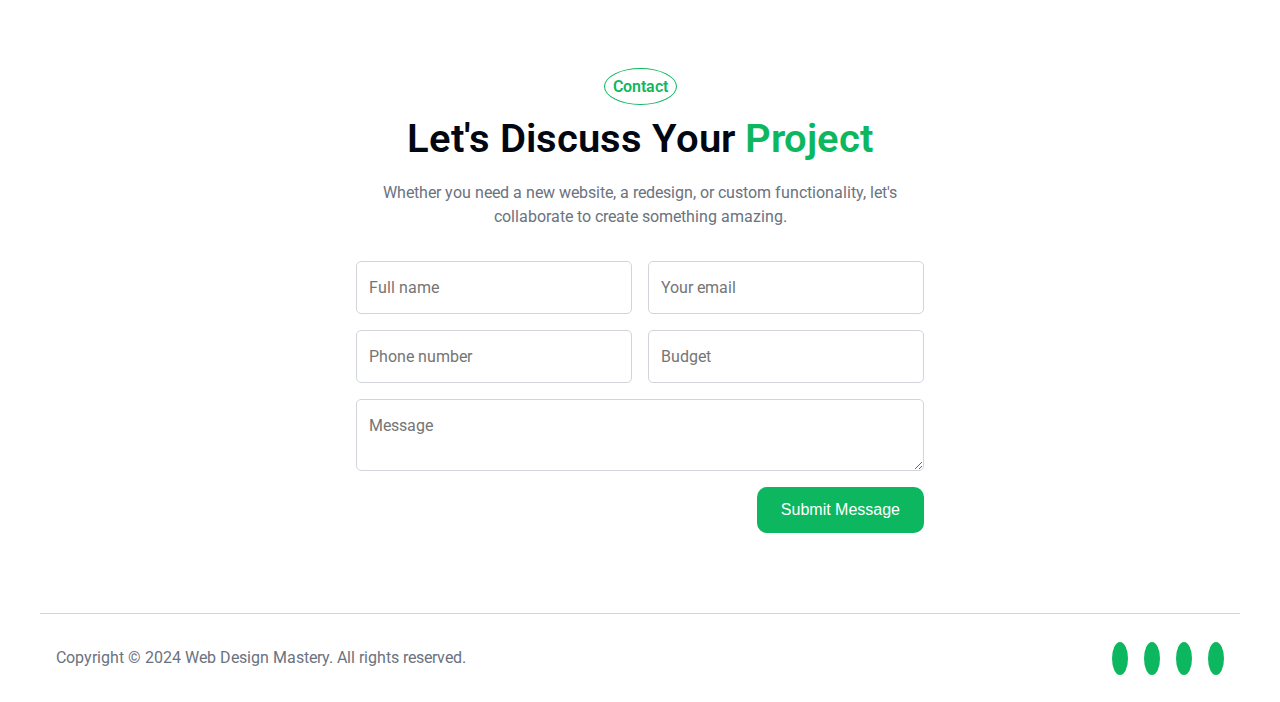
==== commit 43f427c1: "template update" ====
--- a/index.html
+++ b/index.html
@@ -1,188 +1,187 @@
 <!DOCTYPE html>
 <html lang="en">
   <head>
-    <meta name="viewport" content="width=device-width, initial-scale=1.0" />
     <meta charset="UTF-8" />
     <meta name="viewport" content="width=device-width, initial-scale=1.0" />
-    <link rel="stylesheet" href="index.css" />
-    <link rel="preconnect" href="https://fonts.googleapis.com" />
-    <link rel="preconnect" href="https://fonts.gstatic.com" crossorigin />
     <link
-      href="https://fonts.googleapis.com/css2?family=Roboto:ital,wght@0,100;0,300;0,400;0,500;0,700;0,900;1,100;1,300;1,400;1,500;1,700;1,900&display=swap"
+      href="https://cdn.jsdelivr.net/npm/remixicon@4.3.0/fonts/remixicon.css"
       rel="stylesheet"
     />
-    <title>Home</title>
+    <link
+      rel="stylesheet"
+      href="https://cdn.jsdelivr.net/npm/swiper@11/swiper-bundle.min.css"
+    />
+    <link rel="stylesheet" href="style.css" />
+    <title>Web Design Mastery | tAgency</title>
   </head>
   <body>
     <nav>
-      <div class="header">
-        <ul class="ul">
-          <li><a href="index.html">Home</a></li>
-          <li><a href="#skills">skills</a></li>
-          <li><a href="#about">Projects</a></li>
-        </ul>
+      <div class="nav__header">
+        <div class="nav__logo">
+          <a href="#"><span></span>T A Ranasinghe</a>
+        </div>
+        <div class="nav__menu__btn" id="menu-btn">
+          <i class="ri-menu-line"></i>
+        </div>
+      </div>
+      <ul class="nav__links" id="nav-links">
+        <li><a href="#about">About</a></li>
+        <li><a href="#skill">Skills</a></li>
+        <li><a href="#portfolio">Portfolio</a></li>
+        <li><a href="#review">Testimonials</a></li>
+        <li><a href="assets/CV.pdf" download="">Download CV</a></li>
+      </ul>
+      <div class="nav__btn">
+        <a href="assets/CV.pdf" download="">Download CV</a>
       </div>
     </nav>
 
-    <section id="welcome">
-      <div class="container">
-        <div class="welcome-text">
-          <h1 id="bigText">Welcome to my personal portfolio 👋</h1>
-          <h3 id="smallText1"></h3>
-          <br />
-          <h3 id="smallText">
-            An aspiring Machine Learning Engineer passionate about AI and
-            data-driven solutions. Currently pursuing a Computing degree, I’m
-            building skills in Python, data science, and web development to
-            create intelligent applications. I love blending software
-            engineering with machine learning to solve real-world problems.
-            Check out my portfolio to see my journey in AI and ML 🚀🧠 📈🔍📊!
-          </h3>
-          <br />
-          <div id="social-links">
-            <a href="">Github Profile</a>
-            <a href="">LinkedIn Profile</a>
-          </div>
+    <header class="section__container header__container" id="about">
+      <div class="header__image">
+        <img src="assets/header.png" alt="header" />
+      </div>
+      <div class="header__content">
+        
+        <h1>Aspiring <span>Frontend</span> Developer</h1>
+        <p class="section__description">
+          Welcome to my personal portfolio! With a passion for turning ideas
+          into visually stunning digital experiences, I specialize in crafting
+          unique, user-friendly designs.
+        </p>
+        <div class="header__btns">
+          <button class="btn">Contact Me</button>
+          <a href="#">
+            View Portfolio
+            <span><i class="ri-arrow-right-up-line"></i></span>
+          </a>
         </div>
+      </div>
+    </header>
 
-        <div id="home-pic">
-          <img src="assets/home2.jpg" alt="" />
+    <section class="section__container stats__container">
+      <div class="stats__card">
+        <h4>2+</h4>
+        <p>Satisfied clients</p>
+      </div>
+      <div class="stats__divider"></div>
+      <div class="stats__card">
+        <h4>2+</h4>
+        <p>Project completed</p>
+      </div>
+      <div class="stats__divider"></div>
+      <div class="stats__card">
+        <h4>5+</h4>
+        <p>Reviews given</p>
+      </div>
+    </section>
+
+    <section class="section__container skill__container" id="skill">
+      <div class="skill__content">
+        <p class="section__subheader">My Skills</p>
+        <h2 class="section__header">
+          Why Hire Me For Your Next <span>Project?</span>
+        </h2>
+        <p class="section__description">
+          My commitment to quality, attention to detail, and passion for
+          innovation ensure that every project is a success.
+        </p>
+        <div class="skill__btn">
+          <button class="btn">Hire Me</button>
+        </div>
+      </div>
+      <div class="skill__grid">
+        <div class="skill__card">
+          <span><i class="ri-pulse-line"></i></span>
+          <h4>Visual Design</h4>
+          <p>
+            Creating stunning, user-friendly interfaces that captivate and
+            engage.
+          </p>
+        </div>
+        <div class="skill__card">
+          <span><i class="ri-pencil-ruler-2-line"></i></span>
+          <h4>Design Prototype</h4>
+          <p>
+            Developing interactive prototypes & designs to visualize and refine
+            your ideas.
+          </p>
+        </div>
+        <div class="skill__card">
+          <span><i class="ri-graduation-cap-line"></i></span>
+          <h4>UX Research</h4>
+          <p>
+            Conducting thorough research to ensure intuitive and effective user
+            experiences.
+          </p>
         </div>
       </div>
     </section>
 
-    <section id="skills">
-      <script src="percen.js"></script>
-      <br />
-      <br />
-      <h1 id="sk">Skills</h1>
-      <div class="skills-container">
-        <div class="skills-grid">
-          <div class="skill">
-            <div class="skill-name">HTML 5</div>
-            <div class="progress-bar">
-              <div class="progress" style="width: 90%"></div>
-              <span class="percentage">90%</span>
-            </div>
-          </div>
-
-          <div class="skill">
-            <div class="skill-name">JAVASCRIPT</div>
-            <div class="progress-bar">
-              <div class="progress" style="width: 90%"></div>
-              <span class="percentage">90%</span>
-            </div>
-          </div>
-
-          <div class="skill">
-            <div class="skill-name">CSS</div>
-            <div class="progress-bar">
-              <div class="progress" style="width: 85%"></div>
-              <span class="percentage">85%</span>
-            </div>
-          </div>
-
-          <div class="skill">
-            <div class="skill-name">PYTHON</div>
-            <div class="progress-bar">
-              <div class="progress" style="width: 85%"></div>
-              <span class="percentage">85%</span>
-            </div>
-          </div>
-
-          <div class="skill">
-            <div class="skill-name">MARKET RESEARCH</div>
-            <div class="progress-bar">
-              <div class="progress" style="width: 97%"></div>
-              <span class="percentage">97%</span>
-            </div>
-          </div>
-
-          <div class="skill">
-            <div class="skill-name">DIGITAL MARKETING</div>
-            <div class="progress-bar">
-              <div class="progress" style="width: 97%"></div>
-              <span class="percentage">97%</span>
-            </div>
-          </div>
-
-          <div class="skill">
-            <div class="skill-name">CREATIVITY</div>
-            <div class="progress-bar">
-              <div class="progress" style="width: 90%"></div>
-              <span class="percentage">90%</span>
-            </div>
-          </div>
+    <section class="portfolio__container" id="portfolio">
+      <div class="portfolio__content">
+        <p class="section__subheader">Portfolio</p>
+        <h2 class="section__header">
+          My Creative Works Latest <span>Projects</span>
+        </h2>
+        <p class="section__description">
+          From sleek web applications to dynamic user interfaces, these works
+          highlight my ability to bring unique ideas to life.
+        </p>
+        <div class="portfolio__btn">
+          <button class="btn">Show More</button>
+        </div>
+      </div>
+      <div class="portfolio__image__wrapper">
+        <div class="portfolio__image">
+          <img src="assets/portfolio-1.jpg" alt="portfolio" />
+          <img src="assets/portfolio-2.png" alt="portfolio" />
+          <img src="assets/portfolio-3.png" alt="portfolio" />
+          <img src="assets/portfolio-4.png" alt="portfolio" />
+          <img src="assets/portfolio-5.png" alt="portfolio" />
+          <img src="assets/portfolio-6.png" alt="portfolio" />
         </div>
       </div>
     </section>
 
-    <section id="about">
-      <div class="container">
-        <div id="experience1">
-          <h1 id="experience" >My Projects</h1>
-        </div>
-        <div class="experience-section animate">
-          <div class="experience-card">
-            <h3>Market Research</h3>
-            <h4>Jan 2024 - May 2024</h4>
-            <p style="text-align: justify;">
-              Conducted in-depth market analysis to identify trends, customer
-              preferences, and competitive insights. Designed surveys and
-              collected data from over 100 respondents, leading to actionable
-              recommendations.
-            </p>
-            <a href="marketing-Research.html" class="view-btn">View</a>
-          </div> 
+    
 
-          <div class="experience-card">
-            <h3>Coffee Shop</h3>
-            <h4>December 2024 - January 2025</h4>
-            <p style="text-align: justify;">
-              I designed and developed a fully responsive Coffee Shop Web App using HTML, CSS, and JavaScript.
-              This project showcases a modern and visually appealing interface, allowing users to explore the menu,
-              make reservations, and learn more about the shop's ambiance.
-            </p>
-            <a href="coffee-shop.html" class="view-btn">View</a>
-          </div>
-          
-          <div class="experience-card">
-            <h3>Car Rental Website</h3>
-            <h4>November 2024 - December 2024</h4>
-            <p style="text-align: justify;">
-              Designed and developed the frontend for a car rental system, focusing on a clean,
-              intuitive user interface that enhances the customer experience. Conducted research
-              on user preferences to create an easy-to-navigate layout, ensuring smooth interactions
-              for booking and browsing available cars. Implemented responsive design techniques to ensure 
-              optimal performance across various devices.
-            </p>
-            <a href="car-rental.html" class="view-btn">View</a>
-          </div>
+    <section class="section__container contact__container">
+      <p class="section__subheader">Contact</p>
+      <h2 class="section__header">Let's Discuss Your <span>Project</span></h2>
+      <p class="section__description">
+        Whether you need a new website, a redesign, or custom functionality,
+        let's collaborate to create something amazing.
+      </p>
+      <form action="/">
+        <input type="text" placeholder="Full name" />
+        <input type="text" placeholder="Your email" />
+        <input type="text" placeholder="Phone number" />
+        <input type="text" placeholder="Budget" />
+        <textarea placeholder="Message"></textarea>
+        <button class="btn">Submit Message</button>
+      </form>
+    </section>
 
-          <div class="experience-card">
-            <h3>Online Furniture Store</h3>
-            <h4>December 2024 - January 2025</h4>
-            <p style="text-align: justify;">
-              Designed and developed the frontend of an online furniture shop,
-              creating an intuitive and visually appealing user interface.
-              Ensured responsiveness and seamless user experience across devices
-              using HTML, CSS, and JavaScript. Implemented interactive product displays,
-              navigation, and a user-friendly shopping interface to enhance customer engagement.
-            </p>
-            <a href="furniture.html" class="view-btn">View</a>
-          </div>
+    <footer class="section__container footer__container">
+      <p>Copyright © 2024 Web Design Mastery. All rights reserved.</p>
+      <ul class="footer__socials">
+        <li>
+          <a href="#"><i class="ri-facebook-fill"></i></a>
+        </li>
+        <li>
+          <a href="#"><i class="ri-twitter-fill"></i></a>
+        </li>
+        <li>
+          <a href="#"><i class="ri-linkedin-fill"></i></a>
+        </li>
+        <li>
+          <a href="#"><i class="ri-google-fill"></i></a>
+        </li>
+      </ul>
+    </footer>
 
-          
-            
-
-          
-        </div>
-      </div>
-
-      <script src="script.js"></script>
-    </section>
-    <footer>
-      <p>&copy; 2024 T A Ranasinghe</p>
-    </footer>
+    <script src="https://unpkg.com/scrollreveal"></script>
+    <script src="https://cdn.jsdelivr.net/npm/swiper@11/swiper-bundle.min.js"></script>
+    <script src="main.js"></script>
   </body>
-</html>
+</html>--- a/style.css
+++ b/style.css
@@ -0,0 +1,671 @@
+
+@import url("https://fonts.googleapis.com/css2?family=Roboto:ital,wght@0,100;0,300;0,400;0,500;0,700;0,900;1,100;1,300;1,400;1,500;1,700;1,900&display=swap");
+
+:root {
+  --primary-color: #0db75f;
+  --primary-color-dark: #0c9a51;
+  --text-dark: #030712;
+  --text-light: #6b7280;
+  --extra-light: #d1d5db;
+  --white: #ffffff;
+  --max-width: 1200px;
+}
+
+* {
+  padding: 0;
+  margin: 0;
+  box-sizing: border-box;
+}
+
+.section__container {
+  max-width: var(--max-width);
+  margin: auto;
+  padding: 5rem 1rem;
+}
+
+.section__subheader {
+  max-width: fit-content;
+  padding: 8px;
+  margin-bottom: 0.5rem;
+  font-size: 1rem;
+  font-weight: 600;
+  color: var(--primary-color);
+  border: 1px solid var(--primary-color);
+  border-radius: 100%;
+}
+
+.section__header {
+  font-size: 2.5rem;
+  font-weight: 600;
+  line-height: 3.25rem;
+  color: var(--text-dark);
+}
+
+.section__header span {
+  color: var(--primary-color);
+}
+
+.section__description {
+  color: var(--text-light);
+  line-height: 1.5rem;
+}
+
+.btn {
+  padding: calc(0.75rem + 2px) 1.5rem;
+  outline: none;
+  border: none;
+  font-size: 1rem;
+  color: var(--white);
+  background-color: var(--primary-color);
+  border-radius: 10px;
+  transition: 0.3s;
+  cursor: pointer;
+}
+
+.btn:hover {
+  background-color: var(--primary-color-dark);
+}
+
+img {
+  display: flex;
+  width: 100%;
+}
+
+a {
+  text-decoration: none;
+  transition: 0.3s;
+}
+
+ul {
+  list-style: none;
+}
+
+html,
+body {
+  scroll-behavior: smooth;
+}
+
+body {
+  font-family: "Roboto", sans-serif;
+}
+
+nav {
+  position: fixed;
+  isolation: isolate;
+  width: 100%;
+  z-index: 9;
+}
+
+.nav__header {
+  padding: 1rem;
+  width: 100%;
+  display: flex;
+  align-items: center;
+  justify-content: space-between;
+  background-color: var(--primary-color);
+}
+
+.nav__logo a {
+  display: flex;
+  align-items: center;
+  gap: 10px;
+  font-size: 1.2rem;
+  font-weight: 600;
+  color: var(--white);
+}
+
+.nav__logo a span {
+  padding: 2px 10px;
+  color: var(--primary-color);
+  background-color: var(--white);
+  border-radius: 5px;
+}
+
+.nav__menu__btn {
+  font-size: 1.5rem;
+  color: var(--white);
+  cursor: pointer;
+}
+
+.nav__links {
+  position: absolute;
+  bottom: 0;
+  left: 0;
+  width: 100%;
+  padding: 2rem;
+  display: flex;
+  align-items: center;
+  justify-content: center;
+  flex-direction: column;
+  gap: 2rem;
+  background-color: var(--primary-color);
+  transition: transform 0.5s;
+  z-index: -1;
+}
+
+.nav__links.open {
+  transform: translateY(100%);
+}
+
+.nav__links a {
+  font-weight: 500;
+  color: var(--white);
+}
+
+.nav__btn {
+  display: none;
+}
+
+.header__container {
+  display: grid;
+  gap: 4rem 2rem;
+  overflow: hidden;
+}
+
+.header__image {
+  position: relative;
+  isolation: isolate;
+}
+
+.header__image img {
+  max-width: 350px;
+  margin-inline: auto;
+}
+
+.header__image::before,
+.header__image::after {
+  position: absolute;
+  content: "";
+  height: 80%;
+  width: 100%;
+  max-width: 400px;
+}
+
+.header__image::before {
+  bottom: 0;
+  left: 50%;
+  transform: translateX(-50%);
+  background-color: var(--primary-color);
+  z-index: -2;
+}
+
+.header__image::after {
+  bottom: -3rem;
+  left: 50%;
+  transform: translateX(calc(-50% - 3rem));
+  border: 5px solid var(--text-dark);
+  opacity: 0.75;
+  border-radius: 5px;
+  z-index: -1;
+}
+
+.header__content .section__subheader {
+  margin-inline: auto;
+}
+
+.header__content h1 {
+  margin-bottom: 2rem;
+  font-size: 4rem;
+  font-weight: 600;
+  line-height: 4.25rem;
+  color: var(--text-dark);
+  text-align: center;
+}
+
+.header__content h1 span {
+  color: var(--primary-color);
+}
+
+.header__content .section__description {
+  margin-bottom: 2rem;
+  text-align: center;
+}
+
+.header__btns {
+  display: flex;
+  align-items: center;
+  justify-content: center;
+  gap: 2rem;
+}
+
+.header__btns a {
+  display: flex;
+  align-items: center;
+  gap: 5px;
+  font-size: 1rem;
+  font-weight: 500;
+  color: var(--text-dark);
+}
+
+.header__btns a span {
+  font-size: 1.5rem;
+  color: var(--primary-color);
+}
+
+.header__btns a:hover {
+  color: var(--primary-color);
+}
+
+.stats__container {
+  display: flex;
+  gap: 1rem;
+  flex-direction: column;
+}
+
+.stats__card {
+  display: flex;
+  align-items: center;
+  justify-content: center;
+  gap: 1rem;
+}
+
+.stats__card h4 {
+  margin-bottom: 0.5rem;
+  font-size: 2.5rem;
+  font-weight: 600;
+  color: var(--primary-color);
+}
+
+.stats__card p {
+  font-size: 1.2rem;
+  color: var(--text-dark);
+}
+
+.skill__container {
+  display: grid;
+  gap: 2rem;
+}
+
+.skill__content .section__header {
+  margin-bottom: 1rem;
+}
+
+.skill__content .section__description {
+  margin-bottom: 2rem;
+}
+
+.skill__grid {
+  display: grid;
+  gap: 1rem;
+}
+
+.skill__card {
+  padding: 1rem;
+  border-radius: 5px;
+  box-shadow: 5px 5px 20px rgba(0, 0, 0, 0.05);
+}
+
+.skill__card span {
+  display: inline-block;
+  margin-bottom: 1rem;
+  font-size: 1.5rem;
+  color: var(--primary-color);
+}
+
+.skill__card h4 {
+  margin-bottom: 0.5rem;
+  font-size: 1.2rem;
+  font-weight: 600;
+  color: var(--text-dark);
+}
+
+.skill__card p {
+  color: var(--text-light);
+  line-height: 1.5rem;
+}
+
+.portfolio__container {
+  display: grid;
+  gap: 2rem 0;
+}
+
+.portfolio__content {
+  padding-inline: 1rem;
+}
+
+.portfolio__content .section__header {
+  margin-bottom: 1rem;
+}
+
+.portfolio__content .section__description {
+  margin-bottom: 2rem;
+}
+
+.portfolio__image__wrapper {
+  overflow-x: hidden;
+}
+
+.portfolio__image {
+  width: max-content;
+  display: flex;
+  align-items: center;
+  gap: 1rem;
+
+  animation: scroll 45s linear infinite;
+}
+
+.portfolio__image img {
+  max-width: 300px;
+  box-shadow: 5px 5px 20px rgba(0, 0, 0, 0.05);
+}
+
+@keyframes scroll {
+  to {
+    transform: translateX(calc(-50% - 0.5rem));
+  }
+}
+
+.review__container {
+  padding-bottom: 0;
+}
+
+.review__container .section__header {
+  max-width: 450px;
+}
+
+.swiper {
+  padding-block: 4rem 5rem;
+  width: 100%;
+}
+
+.swiper-slide {
+  max-width: 400px;
+}
+
+.review__card {
+  padding: 1.5rem;
+  max-width: 400px;
+  border-radius: 1rem;
+  box-shadow: 5px 5px 20px rgba(0, 0, 0, 0.05);
+}
+
+.review__ratings {
+  margin-bottom: 1rem;
+  display: flex;
+  align-items: center;
+  gap: 5px;
+}
+
+.review__ratings span {
+  color: goldenrod;
+}
+
+.review__ratings span:last-child {
+  color: var(--extra-light);
+}
+
+.review__card p {
+  margin-bottom: 2rem;
+  color: var(--text-dark);
+  line-height: 1.5rem;
+}
+
+.review__details {
+  display: flex;
+  align-items: center;
+  gap: 1rem;
+}
+
+.review__details img {
+  max-width: 50px;
+  border-radius: 100%;
+}
+
+.review__details h4 {
+  margin-bottom: 5px;
+  font-size: 1rem;
+  font-weight: 600;
+  color: var(--text-dark);
+}
+
+.review__details h5 {
+  font-size: 1rem;
+  font-weight: 400;
+  color: var(--text-light);
+}
+
+.contact__container {
+  max-width: 600px;
+}
+
+.contact__container .section__subheader {
+  margin-inline: auto;
+}
+
+.contact__container .section__header {
+  margin-bottom: 1rem;
+  margin-inline: auto;
+  text-align: center;
+}
+
+.contact__container .section__description {
+  margin-bottom: 2rem;
+  margin-inline: auto;
+  text-align: center;
+}
+
+.contact__container form {
+  display: grid;
+  gap: 1rem;
+}
+
+.contact__container :is(input, textarea) {
+  padding: 1rem 0.75rem;
+  outline: none;
+  border: 1px solid var(--extra-light);
+  font-size: 1rem;
+  font-family: "Roboto", sans-serif;
+  color: var(--text-dark);
+  border-radius: 5px;
+}
+
+.contact__container .btn {
+  max-width: fit-content;
+  margin-inline: auto;
+}
+
+.footer__container {
+  padding-block: 2rem;
+  display: flex;
+  align-items: center;
+  gap: 2rem;
+  flex-direction: column;
+  border-top: 1px solid var(--extra-light);
+}
+
+.footer__container p {
+  color: var(--text-light);
+  text-align: center;
+  line-height: 1.5rem;
+}
+
+.footer__socials {
+  display: flex;
+  align-items: center;
+  justify-content: center;
+  gap: 1rem;
+}
+
+.footer__socials a {
+  padding: 6px 8px;
+  font-size: 1.125rem;
+  color: var(--white);
+  background-color: var(--primary-color);
+  border-radius: 100%;
+}
+
+.footer__socials a:hover {
+  background-color: var(--primary-color-dark);
+}
+
+@media (width > 540px) {
+  .stats__container {
+    flex-direction: row;
+    align-items: center;
+    justify-content: space-evenly;
+  }
+
+  .stats__card {
+    align-items: flex-start;
+    flex-direction: column;
+    gap: 0;
+  }
+
+  .stats__divider {
+    height: 75px;
+    width: 2px;
+    background-color: var(--primary-color);
+  }
+
+  .skill__grid {
+    grid-template-columns: repeat(2, 1fr);
+    grid-template-rows: repeat(4, 1fr);
+  }
+
+  .skill__card:nth-child(1) {
+    grid-area: 1/1/3/2;
+  }
+
+  .skill__card:nth-child(2) {
+    grid-area: 2/2/4/3;
+  }
+
+  .skill__card:nth-child(3) {
+    grid-area: 3/1/5/2;
+  }
+
+  .contact__container form {
+    grid-template-columns: repeat(2, 1fr);
+  }
+
+  .contact__container textarea {
+    grid-column: 1/3;
+  }
+
+  .contact__container .btn {
+    grid-column: 2/3;
+    margin-inline-end: unset;
+  }
+}
+
+@media (width > 768px) {
+  nav {
+    position: static;
+    padding: 2rem 1rem 1rem;
+    max-width: var(--max-width);
+    margin-inline: auto;
+    display: flex;
+    align-items: center;
+    justify-content: space-between;
+    gap: 1rem;
+  }
+
+  .nav__header {
+    flex: 1;
+    padding: 0;
+    background: transparent;
+  }
+
+  .nav__logo a {
+    font-size: 1.5rem;
+    color: var(--primary-color);
+  }
+
+  .nav__logo a span {
+    padding: 4px 14px;
+    color: var(--white);
+    background-color: var(--primary-color);
+  }
+
+  .nav__menu__btn {
+    display: none;
+  }
+
+  .nav__links {
+    position: static;
+    padding: 0;
+    max-width: fit-content;
+    flex-direction: row;
+    background-color: transparent;
+    transform: none;
+  }
+
+  .nav__links a {
+    color: var(--text-dark);
+  }
+
+  .nav__links a:hover {
+    color: var(--primary-color);
+  }
+
+  .nav__links li:last-child {
+    display: none;
+  }
+
+  .nav__btn {
+    flex: 1;
+    display: flex;
+    justify-content: flex-end;
+  }
+
+  .nav__btn a {
+    padding: 0.75rem 1.5rem;
+    font-size: 1rem;
+    font-weight: 500;
+    color: var(--text-dark);
+    white-space: nowrap;
+    border: 2px solid var(--primary-color);
+    border-radius: 10px;
+  }
+
+  .nav__btn a:hover {
+    color: var(--white);
+    background-color: var(--primary-color);
+  }
+
+  .header__container {
+    grid-template-columns: repeat(2, 1fr);
+    align-items: center;
+  }
+
+  .header__content .section__subheader {
+    margin-inline-start: unset;
+  }
+
+  .header__content :is(h1, .section__description) {
+    text-align: left;
+  }
+
+  .header__btns {
+    justify-content: flex-start;
+  }
+
+  .header__image {
+    grid-area: 1/2/2/3;
+  }
+
+  .skill__container {
+    grid-template-columns: repeat(2, 1fr);
+    align-items: center;
+  }
+
+  .portfolio__container {
+    grid-template-columns:
+      minmax(0, 1fr)
+      repeat(3, minmax(0, calc(var(--max-width) / 3)))
+      minmax(0, 1fr);
+  }
+
+  .portfolio__content {
+    grid-column: 2/3;
+  }
+
+  .portfolio__image__wrapper {
+    grid-column: 3/6;
+  }
+
+  .footer__container {
+    flex-direction: row;
+    justify-content: space-between;
+  }
+}
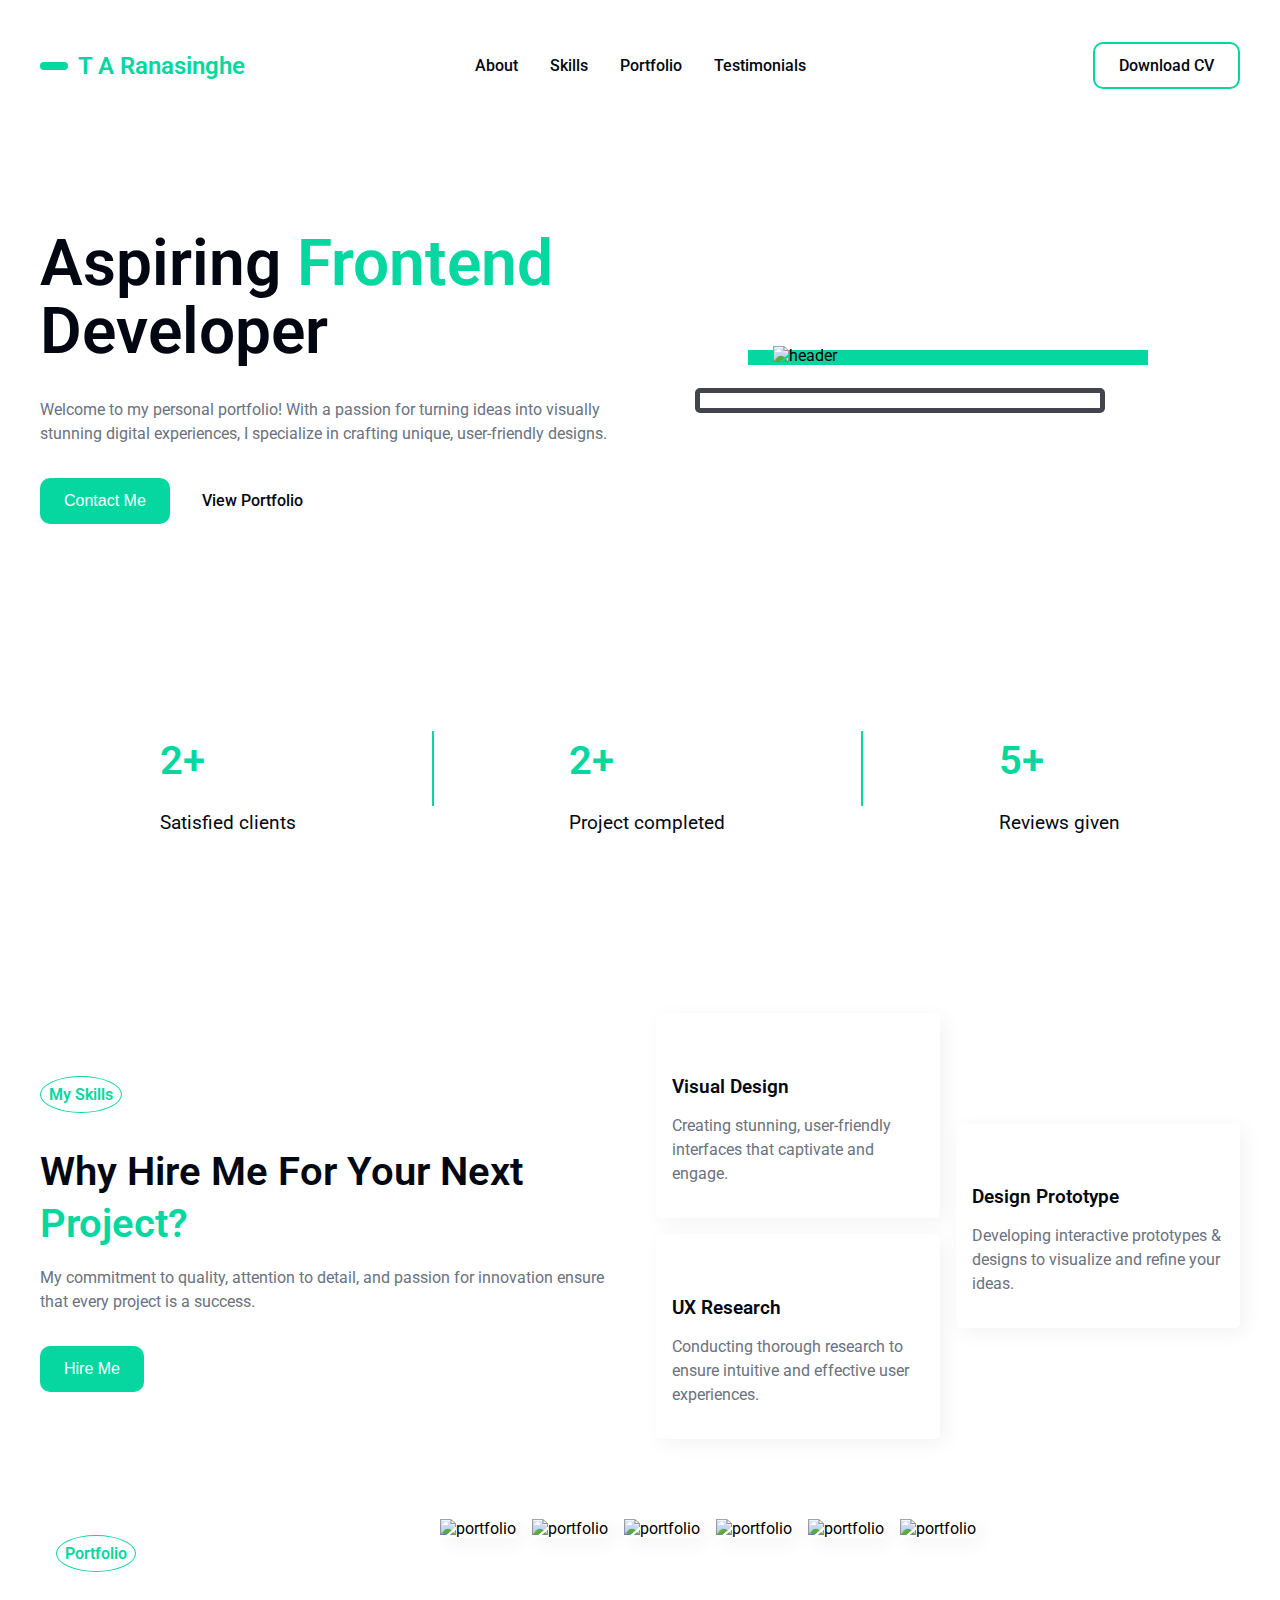
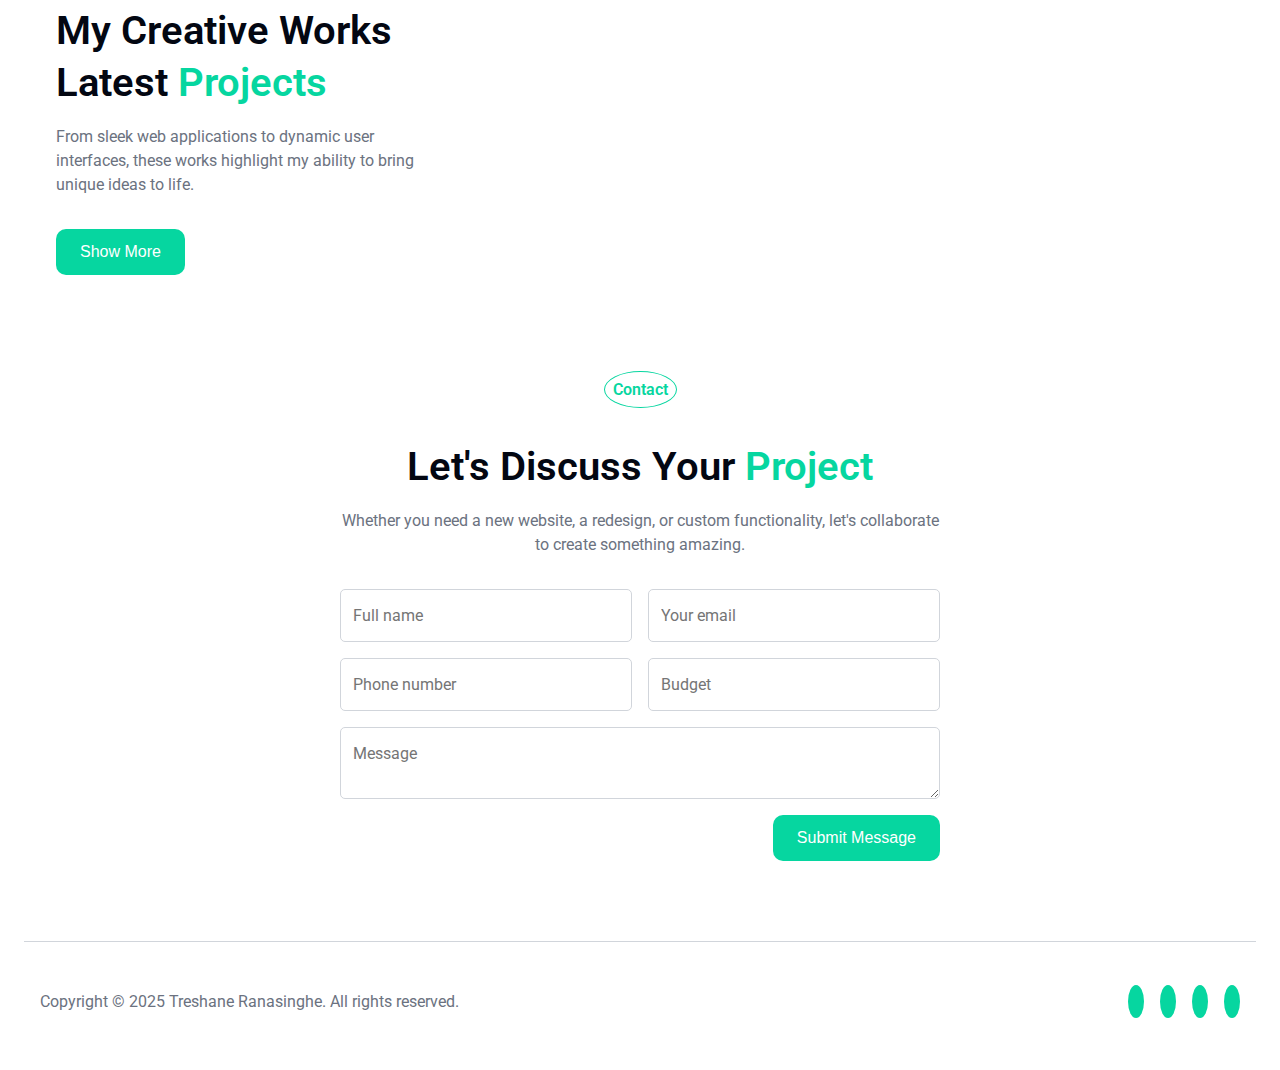
==== commit 5712a707: "color change" ====
--- a/index.html
+++ b/index.html
@@ -163,7 +163,7 @@
     </section>
 
     <footer class="section__container footer__container">
-      <p>Copyright © 2024 Web Design Mastery. All rights reserved.</p>
+      <p>Copyright © 2025 Treshane Ranasinghe. All rights reserved.</p>
       <ul class="footer__socials">
         <li>
           <a href="#"><i class="ri-facebook-fill"></i></a>
--- a/style.css
+++ b/style.css
@@ -2,14 +2,14 @@
 @import url("https://fonts.googleapis.com/css2?family=Roboto:ital,wght@0,100;0,300;0,400;0,500;0,700;0,900;1,100;1,300;1,400;1,500;1,700;1,900&display=swap");
 
 :root {
-  --primary-color: #0db75f;
-  --primary-color-dark: #0c9a51;
+  --primary-color: #06D6A0;
+  --primary-color-dark:#F8FFE5 ;
   --text-dark: #030712;
   --text-light: #6b7280;
   --extra-light: #d1d5db;
   --white: #ffffff;
   --max-width: 1200px;
-}
+}#F8FFE5
 
 * {
   padding: 0;
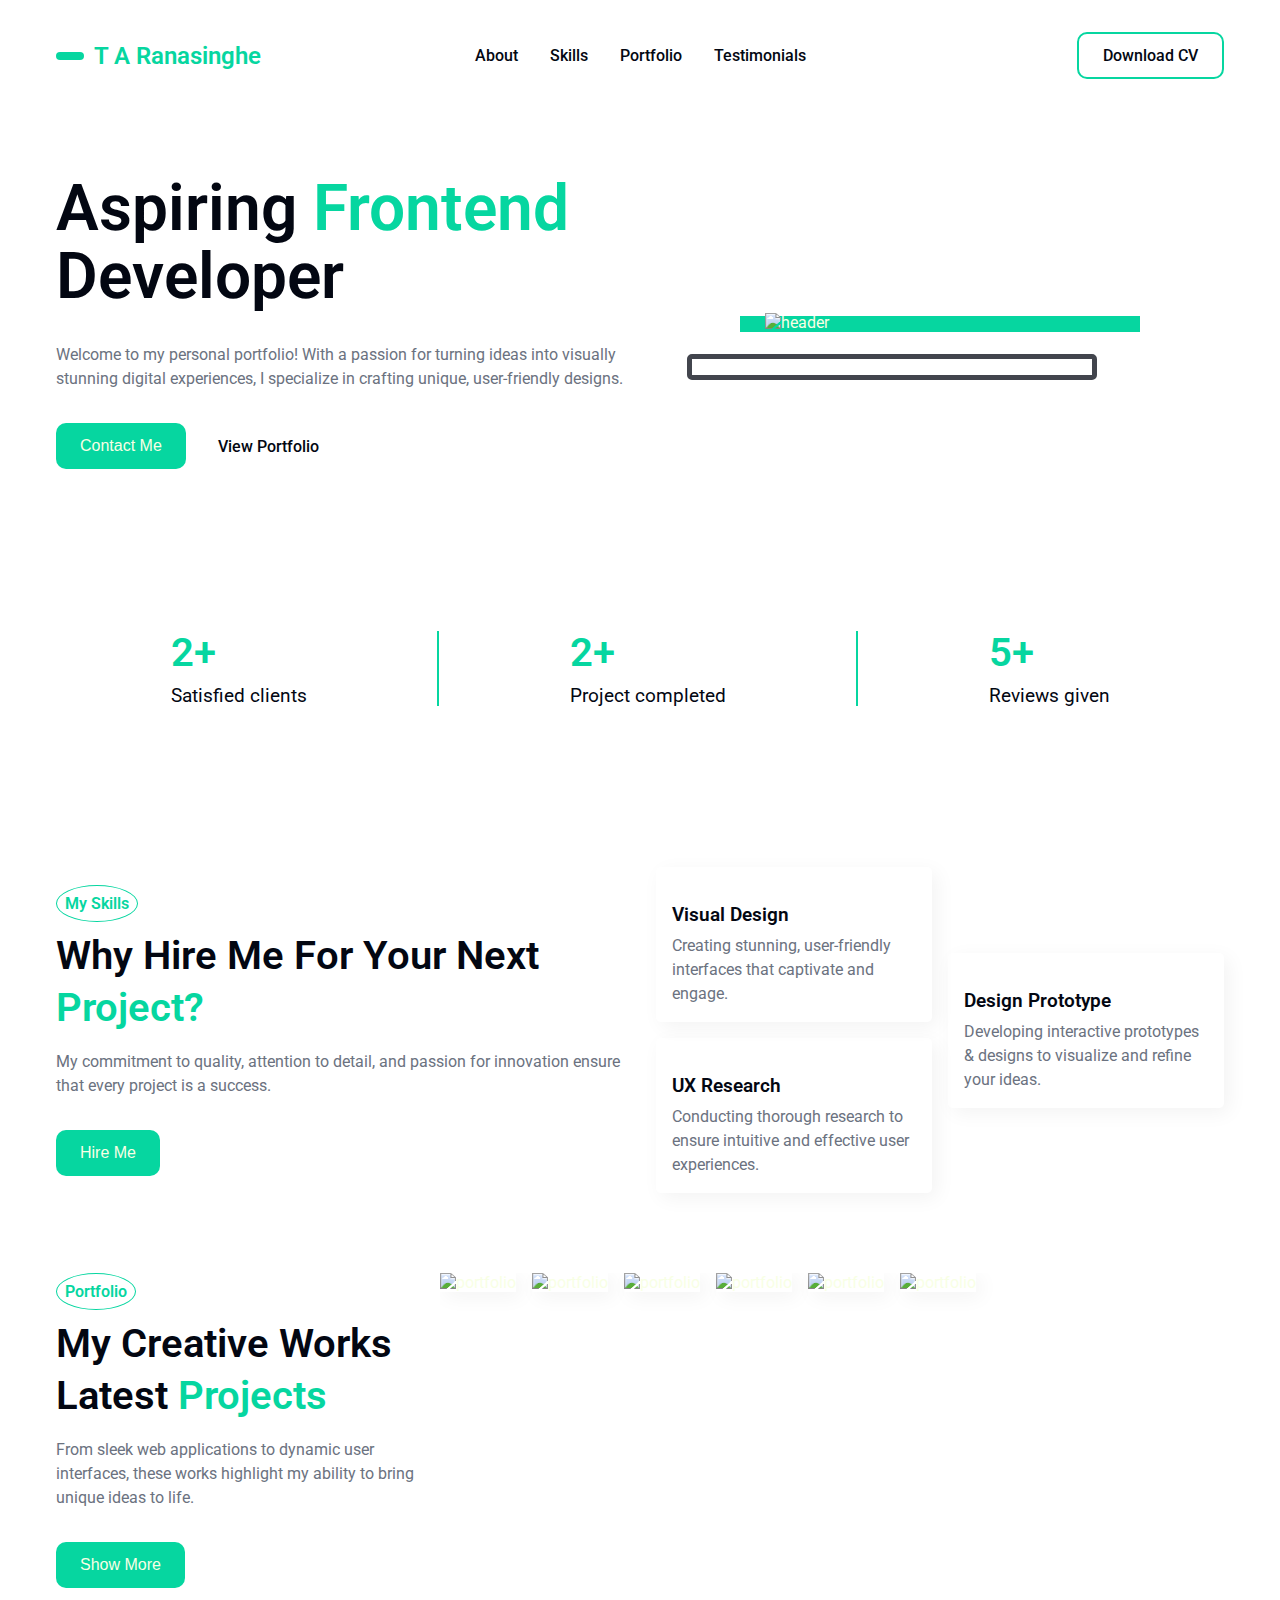
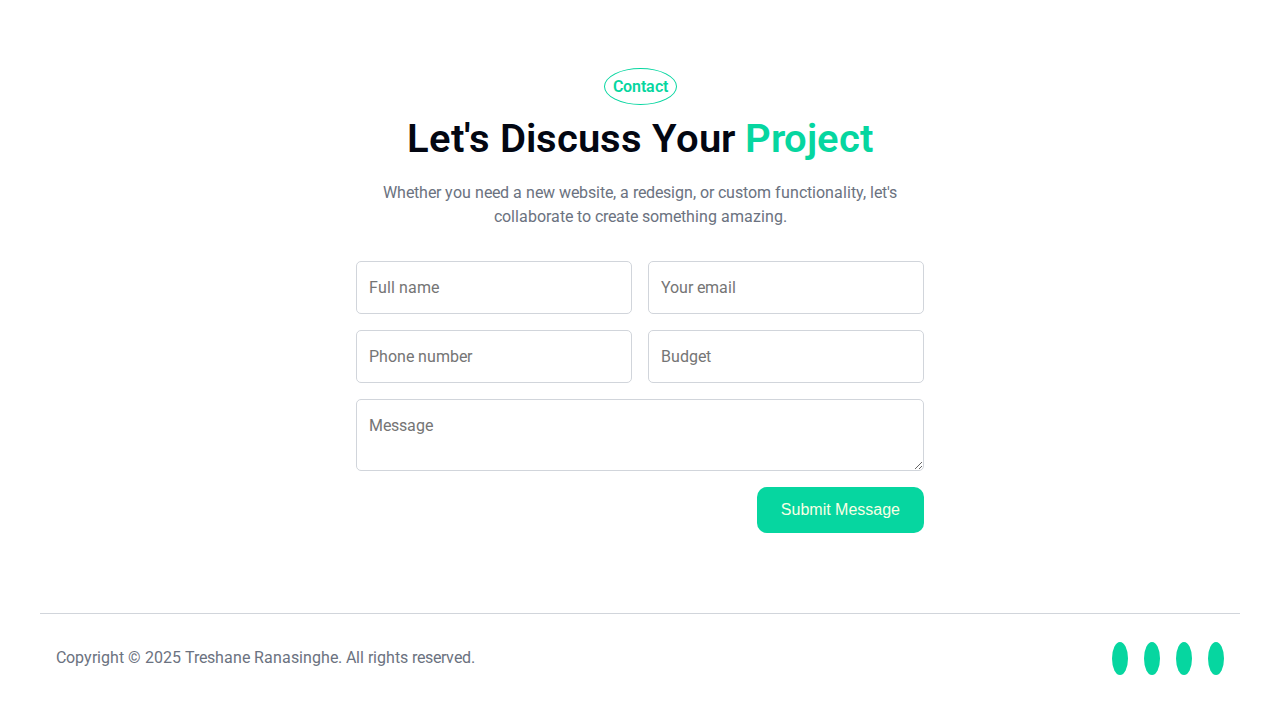
==== commit 631f7406: "words" ====
--- a/index.html
+++ b/index.html
@@ -12,7 +12,7 @@
       href="https://cdn.jsdelivr.net/npm/swiper@11/swiper-bundle.min.css"
     />
     <link rel="stylesheet" href="style.css" />
-    <title>Web Design Mastery | tAgency</title>
+    <title>Treshane Ranasinghe Portfolio</title>
   </head>
   <body>
     <nav>
--- a/style.css
+++ b/style.css
@@ -7,15 +7,17 @@
   --text-dark: #030712;
   --text-light: #6b7280;
   --extra-light: #d1d5db;
-  --white: #ffffff;
+  --white: #F8FFE5;
   --max-width: 1200px;
-}#F8FFE5
-
+}
 * {
   padding: 0;
   margin: 0;
   box-sizing: border-box;
-}
+  color: #F8FFE5;
+  scroll-behavior: smooth;
+}
+
 
 .section__container {
   max-width: var(--max-width);
